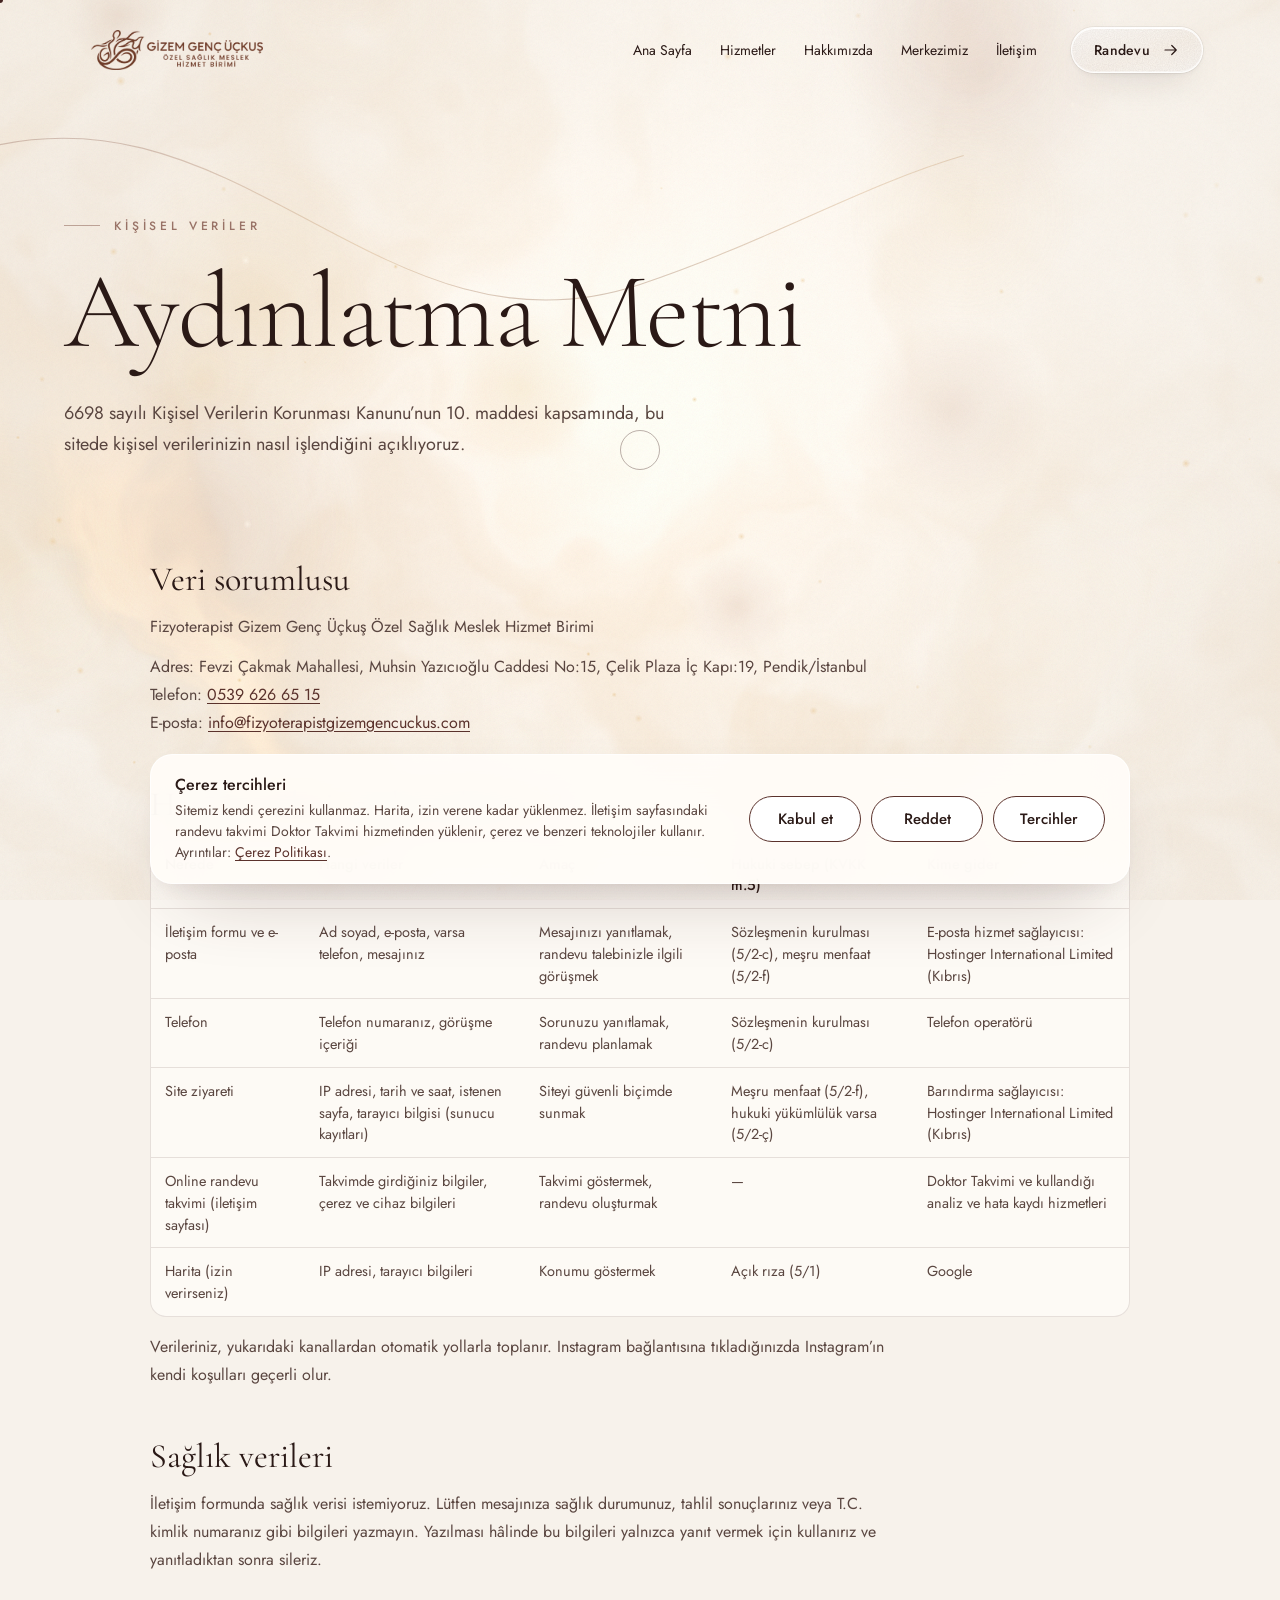
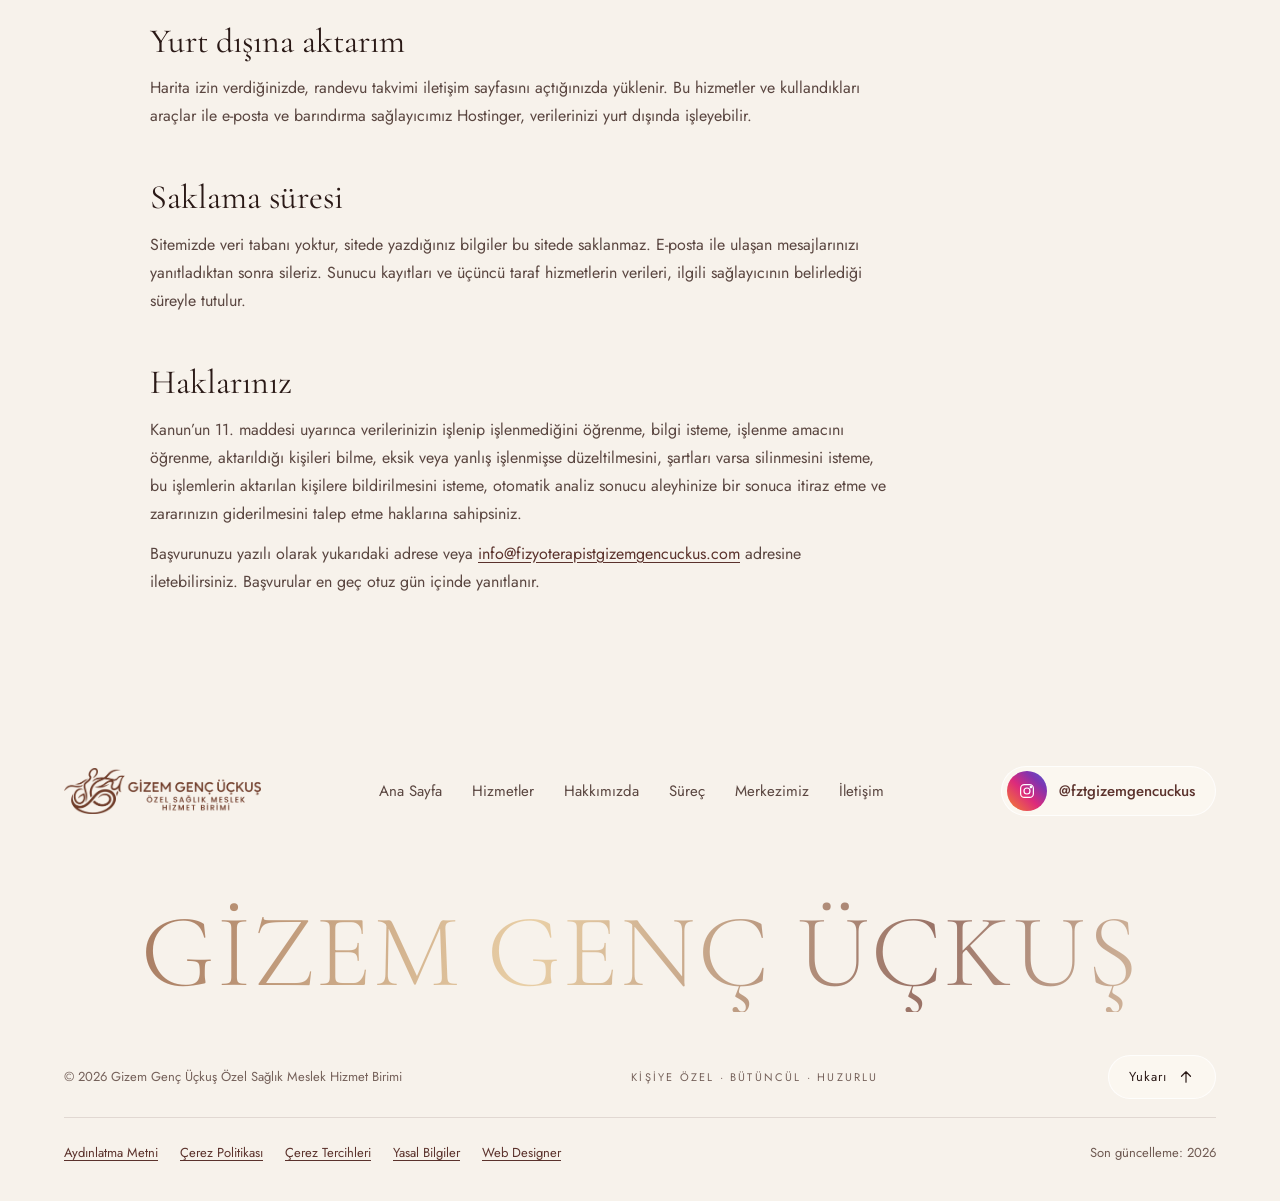
==== aydinlatma-metni.html @ 514d618f "Site yayın paketi Gizem Genç Üçkuş sitesinin fizyoterapistgizemgencuckus.com için derlenmiş hâli.  C" ====
<!doctype html>
<html lang="tr" class="no-js">
<head>
  <meta charset="utf-8">
  <meta name="viewport" content="width=device-width, initial-scale=1">
  <title>Aydınlatma Metni | Fizyoterapist Gizem Genç Üçkuş</title>
  <meta name="description" content="Fizyoterapist Gizem Genç Üçkuş Özel Sağlık Meslek Hizmet Birimi internet sitesinde kişisel verilerin işlenmesine ilişkin aydınlatma metni.">
  <meta name="theme-color" content="#F7F2EB">
  <link rel="icon" type="image/png" sizes="32x32" href="assets/img/simge-32.png">
  <link rel="icon" type="image/png" sizes="192x192" href="assets/img/simge-192.png">
  <link rel="apple-touch-icon" href="assets/img/simge-180.png">
  <link rel="manifest" href="site.webmanifest">

  <link rel="preload" href="assets/fonts/jost-normal-latin.woff2" as="font" type="font/woff2" crossorigin>
  <link rel="preload" href="assets/fonts/cormorant-normal-latin.woff2" as="font" type="font/woff2" crossorigin>
  <link rel="stylesheet" href="css/yazitipi.css?v=e5b4fbf950">

  <link rel="stylesheet" href="css/yeni.css?v=71f97c41a3">
  <link rel="stylesheet" href="css/hizmetler.css?v=26263f8f8d">
  <link rel="stylesheet" href="css/yasal.css?v=07999c32eb">
  <script>(function(d){d.classList.replace('no-js','js');try{var t=JSON.parse(localStorage.getItem('gg-tercih'));if(t&&t.s===1&&(Date.now()-new Date(t.t))/864e5<=180)d.classList.add('trc-var')}catch(e){}})(document.documentElement)</script>
  <link rel="canonical" href="https://fizyoterapistgizemgencuckus.com/aydinlatma-metni.html">
  <meta property="og:type" content="website">
  <meta property="og:locale" content="tr_TR">
  <meta property="og:site_name" content="Fizyoterapist Gizem Genç Üçkuş">
  <meta property="og:title" content="Aydınlatma Metni | Fizyoterapist Gizem Genç Üçkuş">
  <meta property="og:description" content="Fizyoterapist Gizem Genç Üçkuş Özel Sağlık Meslek Hizmet Birimi internet sitesinde kişisel verilerin işlenmesine ilişkin aydınlatma metni.">
  <meta property="og:url" content="https://fizyoterapistgizemgencuckus.com/aydinlatma-metni.html">
  <meta property="og:image" content="https://fizyoterapistgizemgencuckus.com/assets/img/paylasim.jpg">
  <meta property="og:image:width" content="1200">
  <meta property="og:image:height" content="630">
  <meta property="og:image:alt" content="Fizyoterapist Gizem Genç Üçkuş tabelası">
  <meta name="twitter:card" content="summary_large_image">
  <script type="application/ld+json">{"@context":"https://schema.org","@graph":[{"@type":"BreadcrumbList","itemListElement":[{"@type":"ListItem","position":1,"name":"Ana Sayfa","item":"https://fizyoterapistgizemgencuckus.com/"},{"@type":"ListItem","position":2,"name":"Aydınlatma Metni","item":"https://fizyoterapistgizemgencuckus.com/aydinlatma-metni.html"}]}]}</script>
</head>
<body>
  <a class="atla" href="#icerik">İçeriğe atla</a>
  <section class="trc glass" aria-label="Çerez tercihleri" data-lenis-prevent>
    <div class="trc__metin">
      <h2>Çerez tercihleri</h2>
      <p>Sitemiz kendi çerezini kullanmaz. Harita, izin verene kadar yüklenmez. İletişim sayfasındaki randevu takvimi Doktor Takvimi hizmetinden yüklenir, çerez ve benzeri teknolojiler kullanır. Ayrıntılar: <a href="cerez-politikasi.html">Çerez Politikası</a>.</p>
    </div>
    <div class="trc__dugmeler">
      <button type="button" data-trc="kabul">Kabul et</button>
      <button type="button" data-trc="ret">Reddet</button>
      <button type="button" data-trc="tercih">Tercihler</button>
    </div>
  </section>

  <svg width="0" height="0" style="position:absolute" aria-hidden="true">
    <defs>
      <filter id="l2a" color-interpolation-filters="sRGB"><feColorMatrix type="matrix" values="0 0 0 0 0  0 0 0 0 0  0 0 0 0 0  1 0 0 0 0"/></filter>
      <linearGradient id="gLine" x1="0" y1="0" x2="1" y2="1"><stop offset="0" stop-color="#9A7367"/><stop offset=".5" stop-color="#D2AC82"/><stop offset="1" stop-color="#5B322C"/></linearGradient>
    </defs>
    <symbol id="i-arrow" viewBox="0 0 24 24"><path d="M4 12h15M13 6l6 6-6 6"/></symbol>
    <symbol id="i-arrow-ur" viewBox="0 0 24 24"><path d="M7 17L17 7M9 7h8v8"/></symbol>
    <symbol id="i-chev-l" viewBox="0 0 24 24"><path d="M15 5l-7 7 7 7"/></symbol>
    <symbol id="i-chev-r" viewBox="0 0 24 24"><path d="M9 5l7 7-7 7"/></symbol>
    <symbol id="i-phone" viewBox="0 0 24 24"><path d="M5 3.5h3.5l1.8 4.6-2.3 1.4a11 11 0 0 0 6.5 6.5l1.4-2.3 4.6 1.8V19a2 2 0 0 1-2 2A17 17 0 0 1 3 5.5a2 2 0 0 1 2-2z"/></symbol>
    <symbol id="i-mail" viewBox="0 0 24 24"><rect x="3" y="5" width="18" height="14" rx="2"/><path d="M3.5 6.5l8.5 6.5 8.5-6.5"/></symbol>
    <symbol id="i-pin" viewBox="0 0 24 24"><path d="M12 21s-7-6.2-7-11.5a7 7 0 0 1 14 0C19 14.8 12 21 12 21z"/><circle cx="12" cy="9.5" r="2.6"/></symbol>
    <symbol id="i-clock" viewBox="0 0 24 24"><circle cx="12" cy="12" r="9"/><path d="M12 7v5l3.5 2"/></symbol>
    <symbol id="i-insta" viewBox="0 0 24 24"><rect x="3.5" y="3.5" width="17" height="17" rx="5"/><circle cx="12" cy="12" r="4"/><circle cx="17.2" cy="6.8" r=".9" fill="currentColor"/></symbol>
    <symbol id="i-wa" viewBox="0 0 24 24"><path d="M4 20l1.2-4A8.5 8.5 0 1 1 8.4 19z"/><path d="M9 8.5c0 3.5 3 6.5 6.5 6.5l1-1.6-2-1-1 .9a5 5 0 0 1-2.8-2.8l.9-1-1-2z"/></symbol>
    <symbol id="i-close" viewBox="0 0 24 24"><path d="M5 5l14 14M19 5L5 19"/></symbol>
    <symbol id="i-up" viewBox="0 0 24 24"><path d="M12 19V5M6 11l6-6 6 6"/></symbol>
    <symbol id="i-star" viewBox="0 0 24 24"><path d="M12 2.5l1.9 6.6 6.6 1.9-6.6 1.9L12 19.5l-1.9-6.6L3.5 11l6.6-1.9z" fill="currentColor" stroke="none"/></symbol>
  </svg>

  <div class="bg" aria-hidden="true">
    <canvas class="bg__fluid"></canvas>
    <div class="bg__fallback"><i></i><i></i><i></i></div>
    <svg class="bg__lines" viewBox="0 0 1440 3200" preserveAspectRatio="xMidYMin slice" fill="none">
      <path d="M-60 180 C 260 60, 420 420, 720 320 S 1180 40, 1500 260"/>
      <path d="M1500 760 C 1180 640, 1060 1020, 760 980 S 220 760, -60 1040"/>
      <path d="M-60 1500 C 300 1380, 520 1820, 880 1680 S 1300 1380, 1500 1620"/>
      <path d="M1500 2240 C 1200 2100, 980 2520, 640 2440 S 140 2200, -60 2480"/>
      <path d="M-60 2880 C 340 2760, 560 3160, 900 3040 S 1320 2780, 1500 2960"/>
    </svg>
    <canvas class="bg__dust"></canvas>
  </div>
  <div class="grain" aria-hidden="true"></div>
  <div class="cursor" aria-hidden="true"><span class="cursor__dot"></span><span class="cursor__ring"><em></em></span></div>
  <div class="progress" aria-hidden="true"><i></i></div>

  <header class="hd">
    <div class="hd__bar">
      <a href="/#top" class="hd__logo" aria-label="Gizem Genç Üçkuş Özel Sağlık Meslek Hizmet Birimi, ana sayfa"><img src="assets/img/logo-kahve.webp" alt="Gizem Genç Üçkuş Özel Sağlık Meslek Hizmet Birimi" width="880" height="205"></a>
      <nav class="hd__nav" aria-label="Ana menü">
        <a href="/#top"><span data-t="Ana Sayfa">Ana Sayfa</span></a>
        <a href="hizmetler.html"><span data-t="Hizmetler">Hizmetler</span></a>
        <a href="#top" ><span data-t="Hakkımızda">Hakkımızda</span></a>
        <a href="/#galeri"><span data-t="Merkezimiz">Merkezimiz</span></a>
        <a href="iletisim.html"><span data-t="İletişim">İletişim</span></a>
      </nav>
      <a href="iletisim.html#randevu" class="btn btn--door btn--sm magnetic hd__cta"><span>Randevu</span><svg class="ico"><use href="#i-arrow"/></svg></a>
      <button class="hd__burger" aria-label="Menüyü aç" aria-expanded="false"><span></span><span></span></button>
    </div>
  </header>

  <div class="mnav" aria-hidden="true" inert>
    <nav>
      <a href="/#top"><small>01</small>Ana Sayfa</a>
      <a href="hizmetler.html"><small>02</small>Hizmetler</a>
      <a href="#top" ><small>03</small>Hakkımızda</a>
      <a href="/#galeri"><small>04</small>Merkezimiz</a>
      <a href="iletisim.html"><small>05</small>İletişim</a>
    </nav>
    <div class="mnav__foot"><a href="tel:+905396266515">0539 626 65 15</a><a class="mnav__ig" href="https://www.instagram.com/fztgizemgencuckus/" target="_blank" rel="noopener"><svg class="ico"><use href="#i-insta"/></svg>@fztgizemgencuckus</a><span>Pzt – Cuma 09:00 – 18:00<br>Cumartesi 09:00 – 14:00<br>Pazar kapalı</span></div>
  </div>

  <main id="top">
    <span id="icerik" tabindex="-1"></span>
    <section class="ph yz-bas">
      <div class="wrap">
        <p class="kicker"><i></i>Kişisel veriler</p>
        <h1 class="ph__title">Aydınlatma Metni</h1>
        <p class="ph__lead">6698 sayılı Kişisel Verilerin Korunması Kanunu’nun 10. maddesi kapsamında, bu sitede kişisel verilerinizin nasıl işlendiğini açıklıyoruz.</p>
      </div>
    </section>
    <section class="yz">
      <div class="wrap yz__wrap">
        <h2>Veri sorumlusu</h2>
        <p>Fizyoterapist Gizem Genç Üçkuş Özel Sağlık Meslek Hizmet Birimi</p>
        <p>Adres: Fevzi Çakmak Mahallesi, Muhsin Yazıcıoğlu Caddesi No:15, Çelik Plaza İç Kapı:19, Pendik/İstanbul<br>Telefon: <a href="tel:+905396266515">0539 626 65 15</a><br>E-posta: <a href="mailto:info@fizyoterapistgizemgencuckus.com">info@fizyoterapistgizemgencuckus.com</a></p>

        <h2>Hangi verileri, neden işliyoruz?</h2>
        <div class="yz__tablo"><table>
          <thead><tr><th scope="col">Nerede</th><th scope="col">Hangi veriler</th><th scope="col">Amaç</th><th scope="col">Hukuki sebep (KVKK m.5)</th><th scope="col">Kime gider</th></tr></thead>
          <tbody>
            <tr><td>İletişim formu ve e-posta</td><td>Ad soyad, e-posta, varsa telefon, mesajınız</td><td>Mesajınızı yanıtlamak, randevu talebinizle ilgili görüşmek</td><td>Sözleşmenin kurulması (5/2-c), meşru menfaat (5/2-f)</td><td>E-posta hizmet sağlayıcısı: Hostinger International Limited (Kıbrıs)</td></tr>
            <tr><td>Telefon</td><td>Telefon numaranız, görüşme içeriği</td><td>Sorunuzu yanıtlamak, randevu planlamak</td><td>Sözleşmenin kurulması (5/2-c)</td><td>Telefon operatörü</td></tr>
            <tr><td>Site ziyareti</td><td>IP adresi, tarih ve saat, istenen sayfa, tarayıcı bilgisi (sunucu kayıtları)</td><td>Siteyi güvenli biçimde sunmak</td><td>Meşru menfaat (5/2-f), hukuki yükümlülük varsa (5/2-ç)</td><td>Barındırma sağlayıcısı: Hostinger International Limited (Kıbrıs)</td></tr>
            <tr><td>Online randevu takvimi (iletişim sayfası)</td><td>Takvimde girdiğiniz bilgiler, çerez ve cihaz bilgileri</td><td>Takvimi göstermek, randevu oluşturmak</td><td>—</td><td>Doktor Takvimi ve kullandığı analiz ve hata kaydı hizmetleri</td></tr>
            <tr><td>Harita (izin verirseniz)</td><td>IP adresi, tarayıcı bilgileri</td><td>Konumu göstermek</td><td>Açık rıza (5/1)</td><td>Google</td></tr>
          </tbody>
        </table></div>
        <p>Verileriniz, yukarıdaki kanallardan otomatik yollarla toplanır. Instagram bağlantısına tıkladığınızda Instagram’ın kendi koşulları geçerli olur.</p>

        <h2>Sağlık verileri</h2>
        <p>İletişim formunda sağlık verisi istemiyoruz. Lütfen mesajınıza sağlık durumunuz, tahlil sonuçlarınız veya T.C. kimlik numaranız gibi bilgileri yazmayın. Yazılması hâlinde bu bilgileri yalnızca yanıt vermek için kullanırız ve yanıtladıktan sonra sileriz.</p>

        <h2>Yurt dışına aktarım</h2>
        <p>Harita izin verdiğinizde, randevu takvimi iletişim sayfasını açtığınızda yüklenir. Bu hizmetler ve kullandıkları araçlar ile e-posta ve barındırma sağlayıcımız Hostinger, verilerinizi yurt dışında işleyebilir.</p>

        <h2>Saklama süresi</h2>
        <p>Sitemizde veri tabanı yoktur, sitede yazdığınız bilgiler bu sitede saklanmaz. E-posta ile ulaşan mesajlarınızı yanıtladıktan sonra sileriz. Sunucu kayıtları ve üçüncü taraf hizmetlerin verileri, ilgili sağlayıcının belirlediği süreyle tutulur.</p>

        <h2>Haklarınız</h2>
        <p>Kanun’un 11. maddesi uyarınca verilerinizin işlenip işlenmediğini öğrenme, bilgi isteme, işlenme amacını öğrenme, aktarıldığı kişileri bilme, eksik veya yanlış işlenmişse düzeltilmesini, şartları varsa silinmesini isteme, bu işlemlerin aktarılan kişilere bildirilmesini isteme, otomatik analiz sonucu aleyhinize bir sonuca itiraz etme ve zararınızın giderilmesini talep etme haklarına sahipsiniz.</p>
        <p>Başvurunuzu yazılı olarak yukarıdaki adrese veya <a href="mailto:info@fizyoterapistgizemgencuckus.com">info@fizyoterapistgizemgencuckus.com</a> adresine iletebilirsiniz. Başvurular en geç otuz gün içinde yanıtlanır.</p>
      </div>
    </section>
  </main>

  <footer class="ft">
    <div class="wrap">
      <div class="ft__row">
        <img class="ft__logo" src="assets/img/logo-kahve.webp" alt="Gizem Genç Üçkuş Özel Sağlık Meslek Hizmet Birimi" loading="lazy" width="880" height="205">
        <nav class="ft__nav" aria-label="Alt menü">
          <a href="/#top">Ana Sayfa</a><a href="hizmetler.html">Hizmetler</a><a href="#top">Hakkımızda</a><a href="/#surec">Süreç</a><a href="/#galeri">Merkezimiz</a><a href="iletisim.html">İletişim</a>
        </nav>
        <div class="ft__soc"><a href="https://www.instagram.com/fztgizemgencuckus/" target="_blank" rel="noopener" aria-label="Instagram: @fztgizemgencuckus" class="ft__ig magnetic"><span class="ft__igi"><svg class="ico"><use href="#i-insta"/></svg></span>@fztgizemgencuckus</a></div>
      </div>
      <p class="ft__big" aria-hidden="true"><span>GİZEM GENÇ ÜÇKUŞ</span></p>
      <div class="ft__bottom">
        <span>© <span class="js-year">2026</span> Gizem Genç Üçkuş Özel Sağlık Meslek Hizmet Birimi</span>
        <span class="ft__tag">Kişiye özel · Bütüncül · Huzurlu</span>
        <button class="ft__up magnetic" aria-label="Yukarı çık"><span>Yukarı</span><svg class="ico"><use href="#i-up"/></svg></button>
      </div>
      <div class="ft__yasal">
        <nav aria-label="Yasal bağlantılar">
          <a href="aydinlatma-metni.html">Aydınlatma Metni</a>
          <a href="cerez-politikasi.html">Çerez Politikası</a>
          <button type="button" data-tercih-ac>Çerez Tercihleri</button>
          <a href="yasal-bilgiler.html">Yasal Bilgiler</a>
          <a href="https://erdemguvercin.com" target="_blank" rel="noopener">Web Designer</a>
        </nav>
        <p>Son güncelleme: <time datetime="2026">2026</time></p>
      </div>
    </div>
  </footer>

  <a href="https://www.instagram.com/fztgizemgencuckus/" class="wa wa--ig magnetic" target="_blank" rel="noopener" aria-label="Instagram: @fztgizemgencuckus"><span class="wa__i"><svg class="ico"><use href="#i-insta"/></svg></span><span class="wa__lbl"><small>Instagram</small>@fztgizemgencuckus</span></a>
  <div class="lb" aria-hidden="true" role="dialog" aria-modal="true" aria-label="Görsel büyütme" inert>
    <div class="lb__bg"></div>
    <figure class="lb__fig"><img alt=""><figcaption></figcaption><p class="lb__txt"></p></figure>
    <button class="rbtn lb__prev" aria-label="Önceki"><svg class="ico"><use href="#i-chev-l"/></svg></button>
    <button class="rbtn lb__next" aria-label="Sonraki"><svg class="ico"><use href="#i-chev-r"/></svg></button>
    <button class="rbtn lb__close" aria-label="Kapat"><svg class="ico"><use href="#i-close"/></svg></button>
    <span class="lb__count"></span>
  </div>

  <script src="js/vendor/gsap.min.js?v=28033e449a" defer></script>
  <script src="js/vendor/ScrollTrigger.min.js?v=ad33c2df9a" defer></script>
  <script src="js/vendor/lenis.min.js?v=b2958f142f" defer></script>
  <script src="js/tercih.js?v=8ffc1caad2" defer></script>
  <script src="js/yeni.js?v=64812c6f7a" defer></script>
</body>
</html>
---- css/yazitipi.css ----
@font-face{font-family:Cormorant Garamond;font-style:italic;font-weight:300;font-display:swap;src:url(../assets/fonts/cormorant-italic-latin-ext.woff2) format("woff2");unicode-range:U+0100-02BA,U+02BD-02C5,U+02C7-02CC,U+02CE-02D7,U+02DD-02FF,U+0304,U+0308,U+0329,U+1D00-1DBF,U+1E00-1E9F,U+1EF2-1EFF,U+2020,U+20A0-20AB,U+20AD-20C4,U+2113,U+2C60-2C7F,U+A720-A7FF}@font-face{font-family:Cormorant Garamond;font-style:italic;font-weight:300;font-display:swap;src:url(../assets/fonts/cormorant-italic-latin.woff2) format("woff2");unicode-range:U+0000-00FF,U+0131,U+0152-0153,U+02BB-02BC,U+02C6,U+02DA,U+02DC,U+0304,U+0308,U+0329,U+2000-206F,U+20AC,U+2122,U+2191,U+2193,U+2212,U+2215,U+FEFF,U+FFFD}@font-face{font-family:Cormorant Garamond;font-style:italic;font-weight:400;font-display:swap;src:url(../assets/fonts/cormorant-italic-latin-ext.woff2) format("woff2");unicode-range:U+0100-02BA,U+02BD-02C5,U+02C7-02CC,U+02CE-02D7,U+02DD-02FF,U+0304,U+0308,U+0329,U+1D00-1DBF,U+1E00-1E9F,U+1EF2-1EFF,U+2020,U+20A0-20AB,U+20AD-20C4,U+2113,U+2C60-2C7F,U+A720-A7FF}@font-face{font-family:Cormorant Garamond;font-style:italic;font-weight:400;font-display:swap;src:url(../assets/fonts/cormorant-italic-latin.woff2) format("woff2");unicode-range:U+0000-00FF,U+0131,U+0152-0153,U+02BB-02BC,U+02C6,U+02DA,U+02DC,U+0304,U+0308,U+0329,U+2000-206F,U+20AC,U+2122,U+2191,U+2193,U+2212,U+2215,U+FEFF,U+FFFD}@font-face{font-family:Cormorant Garamond;font-style:italic;font-weight:500;font-display:swap;src:url(../assets/fonts/cormorant-italic-latin-ext.woff2) format("woff2");unicode-range:U+0100-02BA,U+02BD-02C5,U+02C7-02CC,U+02CE-02D7,U+02DD-02FF,U+0304,U+0308,U+0329,U+1D00-1DBF,U+1E00-1E9F,U+1EF2-1EFF,U+2020,U+20A0-20AB,U+20AD-20C4,U+2113,U+2C60-2C7F,U+A720-A7FF}@font-face{font-family:Cormorant Garamond;font-style:italic;font-weight:500;font-display:swap;src:url(../assets/fonts/cormorant-italic-latin.woff2) format("woff2");unicode-range:U+0000-00FF,U+0131,U+0152-0153,U+02BB-02BC,U+02C6,U+02DA,U+02DC,U+0304,U+0308,U+0329,U+2000-206F,U+20AC,U+2122,U+2191,U+2193,U+2212,U+2215,U+FEFF,U+FFFD}@font-face{font-family:Cormorant Garamond;font-style:normal;font-weight:300;font-display:swap;src:url(../assets/fonts/cormorant-normal-latin-ext.woff2) format("woff2");unicode-range:U+0100-02BA,U+02BD-02C5,U+02C7-02CC,U+02CE-02D7,U+02DD-02FF,U+0304,U+0308,U+0329,U+1D00-1DBF,U+1E00-1E9F,U+1EF2-1EFF,U+2020,U+20A0-20AB,U+20AD-20C4,U+2113,U+2C60-2C7F,U+A720-A7FF}@font-face{font-family:Cormorant Garamond;font-style:normal;font-weight:300;font-display:swap;src:url(../assets/fonts/cormorant-normal-latin.woff2) format("woff2");unicode-range:U+0000-00FF,U+0131,U+0152-0153,U+02BB-02BC,U+02C6,U+02DA,U+02DC,U+0304,U+0308,U+0329,U+2000-206F,U+20AC,U+2122,U+2191,U+2193,U+2212,U+2215,U+FEFF,U+FFFD}@font-face{font-family:Cormorant Garamond;font-style:normal;font-weight:400;font-display:swap;src:url(../assets/fonts/cormorant-normal-latin-ext.woff2) format("woff2");unicode-range:U+0100-02BA,U+02BD-02C5,U+02C7-02CC,U+02CE-02D7,U+02DD-02FF,U+0304,U+0308,U+0329,U+1D00-1DBF,U+1E00-1E9F,U+1EF2-1EFF,U+2020,U+20A0-20AB,U+20AD-20C4,U+2113,U+2C60-2C7F,U+A720-A7FF}@font-face{font-family:Cormorant Garamond;font-style:normal;font-weight:400;font-display:swap;src:url(../assets/fonts/cormorant-normal-latin.woff2) format("woff2");unicode-range:U+0000-00FF,U+0131,U+0152-0153,U+02BB-02BC,U+02C6,U+02DA,U+02DC,U+0304,U+0308,U+0329,U+2000-206F,U+20AC,U+2122,U+2191,U+2193,U+2212,U+2215,U+FEFF,U+FFFD}@font-face{font-family:Cormorant Garamond;font-style:normal;font-weight:500;font-display:swap;src:url(../assets/fonts/cormorant-normal-latin-ext.woff2) format("woff2");unicode-range:U+0100-02BA,U+02BD-02C5,U+02C7-02CC,U+02CE-02D7,U+02DD-02FF,U+0304,U+0308,U+0329,U+1D00-1DBF,U+1E00-1E9F,U+1EF2-1EFF,U+2020,U+20A0-20AB,U+20AD-20C4,U+2113,U+2C60-2C7F,U+A720-A7FF}@font-face{font-family:Cormorant Garamond;font-style:normal;font-weight:500;font-display:swap;src:url(../assets/fonts/cormorant-normal-latin.woff2) format("woff2");unicode-range:U+0000-00FF,U+0131,U+0152-0153,U+02BB-02BC,U+02C6,U+02DA,U+02DC,U+0304,U+0308,U+0329,U+2000-206F,U+20AC,U+2122,U+2191,U+2193,U+2212,U+2215,U+FEFF,U+FFFD}@font-face{font-family:Cormorant Garamond;font-style:normal;font-weight:600;font-display:swap;src:url(../assets/fonts/cormorant-normal-latin-ext.woff2) format("woff2");unicode-range:U+0100-02BA,U+02BD-02C5,U+02C7-02CC,U+02CE-02D7,U+02DD-02FF,U+0304,U+0308,U+0329,U+1D00-1DBF,U+1E00-1E9F,U+1EF2-1EFF,U+2020,U+20A0-20AB,U+20AD-20C4,U+2113,U+2C60-2C7F,U+A720-A7FF}@font-face{font-family:Cormorant Garamond;font-style:normal;font-weight:600;font-display:swap;src:url(../assets/fonts/cormorant-normal-latin.woff2) format("woff2");unicode-range:U+0000-00FF,U+0131,U+0152-0153,U+02BB-02BC,U+02C6,U+02DA,U+02DC,U+0304,U+0308,U+0329,U+2000-206F,U+20AC,U+2122,U+2191,U+2193,U+2212,U+2215,U+FEFF,U+FFFD}@font-face{font-family:Jost;font-style:normal;font-weight:300;font-display:swap;src:url(../assets/fonts/jost-normal-latin-ext.woff2) format("woff2");unicode-range:U+0100-02BA,U+02BD-02C5,U+02C7-02CC,U+02CE-02D7,U+02DD-02FF,U+0304,U+0308,U+0329,U+1D00-1DBF,U+1E00-1E9F,U+1EF2-1EFF,U+2020,U+20A0-20AB,U+20AD-20C4,U+2113,U+2C60-2C7F,U+A720-A7FF}@font-face{font-family:Jost;font-style:normal;font-weight:300;font-display:swap;src:url(../assets/fonts/jost-normal-latin.woff2) format("woff2");unicode-range:U+0000-00FF,U+0131,U+0152-0153,U+02BB-02BC,U+02C6,U+02DA,U+02DC,U+0304,U+0308,U+0329,U+2000-206F,U+20AC,U+2122,U+2191,U+2193,U+2212,U+2215,U+FEFF,U+FFFD}@font-face{font-family:Jost;font-style:normal;font-weight:400;font-display:swap;src:url(../assets/fonts/jost-normal-latin-ext.woff2) format("woff2");unicode-range:U+0100-02BA,U+02BD-02C5,U+02C7-02CC,U+02CE-02D7,U+02DD-02FF,U+0304,U+0308,U+0329,U+1D00-1DBF,U+1E00-1E9F,U+1EF2-1EFF,U+2020,U+20A0-20AB,U+20AD-20C4,U+2113,U+2C60-2C7F,U+A720-A7FF}@font-face{font-family:Jost;font-style:normal;font-weight:400;font-display:swap;src:url(../assets/fonts/jost-normal-latin.woff2) format("woff2");unicode-range:U+0000-00FF,U+0131,U+0152-0153,U+02BB-02BC,U+02C6,U+02DA,U+02DC,U+0304,U+0308,U+0329,U+2000-206F,U+20AC,U+2122,U+2191,U+2193,U+2212,U+2215,U+FEFF,U+FFFD}@font-face{font-family:Jost;font-style:normal;font-weight:500;font-display:swap;src:url(../assets/fonts/jost-normal-latin-ext.woff2) format("woff2");unicode-range:U+0100-02BA,U+02BD-02C5,U+02C7-02CC,U+02CE-02D7,U+02DD-02FF,U+0304,U+0308,U+0329,U+1D00-1DBF,U+1E00-1E9F,U+1EF2-1EFF,U+2020,U+20A0-20AB,U+20AD-20C4,U+2113,U+2C60-2C7F,U+A720-A7FF}@font-face{font-family:Jost;font-style:normal;font-weight:500;font-display:swap;src:url(../assets/fonts/jost-normal-latin.woff2) format("woff2");unicode-range:U+0000-00FF,U+0131,U+0152-0153,U+02BB-02BC,U+02C6,U+02DA,U+02DC,U+0304,U+0308,U+0329,U+2000-206F,U+20AC,U+2122,U+2191,U+2193,U+2212,U+2215,U+FEFF,U+FFFD}@font-face{font-family:Jost;font-style:normal;font-weight:600;font-display:swap;src:url(../assets/fonts/jost-normal-latin-ext.woff2) format("woff2");unicode-range:U+0100-02BA,U+02BD-02C5,U+02C7-02CC,U+02CE-02D7,U+02DD-02FF,U+0304,U+0308,U+0329,U+1D00-1DBF,U+1E00-1E9F,U+1EF2-1EFF,U+2020,U+20A0-20AB,U+20AD-20C4,U+2113,U+2C60-2C7F,U+A720-A7FF}@font-face{font-family:Jost;font-style:normal;font-weight:600;font-display:swap;src:url(../assets/fonts/jost-normal-latin.woff2) format("woff2");unicode-range:U+0000-00FF,U+0131,U+0152-0153,U+02BB-02BC,U+02C6,U+02DA,U+02DC,U+0304,U+0308,U+0329,U+2000-206F,U+20AC,U+2122,U+2191,U+2193,U+2212,U+2215,U+FEFF,U+FFFD}
---- css/yeni.css ----
:root{--bg: #F7F2EB;--bg-2: #F2E9DE;--sand: #EADCCB;--wall: #E5C197;--wall-2: #D2AC82;--gold: #C9A06C;--gold-metin: #7F5C2A;--gold-iri: #A67B42;--taupe: #BFA795;--rose: #9A7367;--door: #442421;--door-2: #5B322C;--ink: #2A1916;--text: #5A4640;--muted: #75615A;--line: rgba(68, 36, 33, .12);--glass: rgba(255, 251, 246, .52);--glass-line: rgba(255, 255, 255, .75);--door-a: rgba(68, 36, 33, .78);--grain: url("data:image/svg+xml,%3Csvg xmlns='http://www.w3.org/2000/svg' width='140' height='140'%3E%3Cfilter id='n'%3E%3CfeTurbulence type='fractalNoise' baseFrequency='.85' numOctaves='3' stitchTiles='stitch'/%3E%3CfeColorMatrix values='0 0 0 0 .16 0 0 0 0 .1 0 0 0 0 .09 0 0 0 .6 0'/%3E%3C/filter%3E%3Crect width='100%25' height='100%25' filter='url(%23n)' opacity='.22'/%3E%3C/svg%3E");--frost: linear-gradient(160deg, rgba(255, 255, 255, .74), rgba(255, 252, 248, .42) 58%, rgba(255, 255, 255, .58));--frost-lite: linear-gradient(160deg, rgba(255, 255, 255, .44), rgba(255, 252, 248, .16) 58%, rgba(255, 255, 255, .3));--frost-line: rgba(255, 255, 255, .88);--frost-shadow: 0 16px 36px -18px rgba(42, 25, 22, .34), 0 2px 8px -3px rgba(42, 25, 22, .12), 0 0 0 1px rgba(42, 25, 22, .05), inset 0 1px 0 rgba(255, 255, 255, .95), inset 0 -1px 0 rgba(255, 255, 255, .4);--frost-blur: blur(18px) saturate(1.5);--shine: linear-gradient(105deg, transparent 38%, rgba(242, 188, 99, .38) 45%, rgba(255, 228, 174, .85) 49%, rgba(255, 246, 228, .95) 50%, rgba(255, 228, 174, .85) 51%, rgba(242, 188, 99, .38) 55%, transparent 62%);--serif: "Cormorant Garamond", Georgia, serif;--sans: "Jost", system-ui, sans-serif;--ease: cubic-bezier(.22, 1, .36, 1);--ease-io: cubic-bezier(.76, 0, .24, 1);--wrap: 1240px;--gut: clamp(20px, 5vw, 80px);--section: clamp(110px, 13vw, 190px);--shadow: 0 34px 80px -34px rgba(68, 36, 33, .32), 0 10px 26px -14px rgba(68, 36, 33, .14)}*,*:before,*:after{box-sizing:border-box}html{-webkit-text-size-adjust:100%}html.lenis,html.lenis body{height:auto}.lenis.lenis-smooth{scroll-behavior:auto!important}body{margin:0;background:var(--bg);color:var(--text);font:400 16px/1.75 var(--sans);-webkit-font-smoothing:antialiased;overflow-x:hidden}body.is-loading{overflow:hidden}html.no-js body{overflow:auto}img,video{display:block;max-width:100%}a{color:inherit;text-decoration:none}button{font:inherit;color:inherit;background:none;border:0;cursor:pointer;padding:0}h1,h2,h3,h4,p,figure,blockquote,ul,ol{margin:0;padding:0}ul,ol{list-style:none}::selection{background:var(--wall);color:var(--ink)}.ico{width:18px;height:18px;fill:none;stroke:currentColor;stroke-width:1.6;stroke-linecap:round;stroke-linejoin:round;flex:none}.wrap{width:min(100% - var(--gut) * 2,var(--wrap));margin-inline:auto}main{position:relative;overflow-x:clip}.ft{position:relative;z-index:1}.bg{position:fixed;inset:0;z-index:-1;overflow:hidden;pointer-events:none;background:var(--bg)}.bg__fluid{position:absolute;inset:0;width:100%;height:100%;opacity:0;transition:opacity 2.4s ease}html.webgl .bg__fluid{opacity:1}html.webgl .bg__fallback{opacity:0;visibility:hidden;transition:opacity 2.4s ease,visibility 0s 2.4s}.bg__fallback i{position:absolute;border-radius:50%;filter:blur(90px);opacity:.6;animation:drift 26s ease-in-out infinite alternate}.bg__fallback i:nth-child(1){width:60vw;height:60vw;left:-15vw;top:-20vw;background:#ebd5b9}.bg__fallback i:nth-child(2){width:50vw;height:50vw;right:-15vw;top:30vh;background:#ecdcd2;animation-duration:32s}.bg__fallback i:nth-child(3){width:45vw;height:45vw;left:25vw;bottom:-25vw;background:#e8cdae;animation-duration:38s}@keyframes drift{to{transform:translate3d(6vw,-4vw,0) scale(1.15)}}.bg__lines{position:absolute;left:0;top:0;width:100%;height:300vh;will-change:transform}.bg__lines path{stroke:url(#gLine);stroke-width:1.2;opacity:.4}.bg__dust{position:absolute;inset:0;width:100%;height:100%}.grain{position:fixed;inset:0;z-index:5;pointer-events:none;opacity:.06;mix-blend-mode:multiply;background:url("data:image/svg+xml,%3Csvg xmlns='http://www.w3.org/2000/svg' width='180' height='180'%3E%3Cfilter id='n'%3E%3CfeTurbulence type='fractalNoise' baseFrequency='.85' numOctaves='3' stitchTiles='stitch'/%3E%3C/filter%3E%3Crect width='100%25' height='100%25' filter='url(%23n)'/%3E%3C/svg%3E") 0 0 / 180px;animation:grain 1.1s steps(5) infinite}@keyframes grain{20%{background-position:-40px 30px}40%{background-position:60px -20px}60%{background-position:-20px -50px}80%{background-position:30px 60px}}.cursor{position:fixed;left:0;top:0;z-index:200;pointer-events:none;transition:opacity .3s}.cursor__dot,.cursor__ring{position:fixed;left:0;top:0}.cursor__dot{width:6px;height:6px;margin:-3px 0 0 -3px;border-radius:50%;background:var(--door);transition:opacity .3s}.cursor__ring{width:40px;height:40px;margin:-20px 0 0 -20px;display:grid;place-items:center}.cursor__ring:before{content:"";position:absolute;inset:0;border-radius:50%;border:1px solid rgba(68,36,33,.35);transition:transform .6s var(--ease),inset .6s var(--ease),background .5s,border-color .5s,box-shadow .5s}.cursor__ring em{position:relative;font:500 8.5px/1 var(--sans);letter-spacing:.34em;margin-right:-.34em;text-transform:uppercase;font-style:normal;color:var(--ink);opacity:0;transform:scale(.6);transition:opacity .4s,transform .6s var(--ease);white-space:nowrap}.cursor__ring:after{content:"";position:absolute;inset:4px;border-radius:50%;border:1px solid rgba(255,255,255,.55);opacity:0;transition:opacity .4s,inset .6s var(--ease)}.cursor.is-label .cursor__ring:after{opacity:1;inset:-9px}.cursor.is-hover .cursor__ring:before{transform:scale(1.6);background:#e5c19747;border-color:transparent}.cursor.is-label .cursor__ring:before{inset:-13px;transform:none;background:#ffffff29;border-color:#c9a06cf2;backdrop-filter:blur(6px);-webkit-backdrop-filter:blur(6px);box-shadow:0 10px 26px -14px #2a191673}.cursor.is-label .cursor__ring em{opacity:1;transform:none}.cursor.is-long .cursor__ring em{letter-spacing:.2em;margin-right:-.2em}.cursor.is-solid.is-label .cursor__ring:before{background:#ffffff9e;backdrop-filter:blur(10px) saturate(1.3);-webkit-backdrop-filter:blur(10px) saturate(1.3)}.cursor.is-label .cursor__dot{opacity:0}@media (hover: none),(pointer: coarse){.cursor{display:none}}.progress{position:fixed;top:0;left:0;right:0;height:2px;z-index:60;pointer-events:none}.progress i{display:block;height:100%;background:linear-gradient(90deg,var(--door-2),var(--wall));transform-origin:left;transform:scaleX(0)}.glass{background:linear-gradient(140deg,#fffcf8bd,#fffaf46b);border:1px solid rgba(255,255,255,.78);backdrop-filter:blur(22px) saturate(1.35);-webkit-backdrop-filter:blur(22px) saturate(1.35);box-shadow:var(--shadow),inset 0 1px #ffffffe6}.kicker{display:flex;align-items:center;gap:14px;font:500 12px/1.4 var(--sans);letter-spacing:.32em;text-transform:uppercase;color:var(--rose);margin-bottom:26px}.kicker i{width:36px;height:1px;background:currentColor;opacity:.6;flex:none}.kicker--c{justify-content:center}.kicker--light{color:#f3e3cf}.h2{font:300 clamp(44px,5.6vw,88px)/1.02 var(--serif);color:var(--ink);letter-spacing:-.01em}.h2 em{font-style:italic;color:var(--door-2)}.line{display:block;overflow:hidden;padding-bottom:.1em;margin-bottom:-.1em}.line>span{display:block}.btn{position:relative;display:inline-flex;align-items:center;justify-content:center;gap:12px;height:58px;padding:0 30px;border-radius:999px;font:500 15px/1 var(--sans);letter-spacing:.02em;overflow:hidden;isolation:isolate;white-space:nowrap;transition:color .5s var(--ease),box-shadow .6s var(--ease)}.btn:before{content:"";position:absolute;inset:0;z-index:-1;border-radius:50% 50% 0 0;transform:translateY(101%);transition:transform .7s var(--ease),border-radius .7s var(--ease)}.btn:hover:before{transform:none;border-radius:0}a.btn{cursor:pointer}.btn .ico{transition:transform .6s var(--ease)}.btn:hover .ico{transform:translate(4px)}.btn--door{background:var(--grain),var(--frost);color:var(--ink);border:1px solid var(--frost-line);backdrop-filter:var(--frost-blur);-webkit-backdrop-filter:var(--frost-blur);box-shadow:var(--frost-shadow)}.btn--door:before{background:#ffffffc7}.btn--door:hover{color:var(--ink);box-shadow:0 22px 44px -18px #2a191666,0 2px 8px -3px #2a191624,0 0 0 1px #2a19160f,inset 0 1px #fff}.btn--glass{background:var(--grain),var(--frost-lite);color:var(--ink);border:1px solid rgba(255,255,255,.72);backdrop-filter:var(--frost-blur);-webkit-backdrop-filter:var(--frost-blur);box-shadow:0 14px 32px -22px #2a191659,0 0 0 1px #2a19160a,inset 0 1px #fffc}.btn--glass:before{background:#ffffff9e}.btn--glass:hover{color:var(--ink)}.btn--sm{height:46px;padding:0 22px;font-size:14px}.btn--lg{height:66px;padding:0 38px;font-size:16px}.isik{position:absolute;inset:0;z-index:-1;border-radius:inherit;overflow:hidden;pointer-events:none}.isik:before{content:"";position:absolute;top:0;bottom:0;left:0;width:300%;background:var(--shine);transform:translate3d(-66.667%,0,0);animation:camIsikSerit 2s cubic-bezier(.4,0,.3,1) infinite}.isik:after{content:"";position:absolute;inset:0;border-radius:inherit;box-shadow:inset 0 0 0 1px #f2bc63b3;opacity:0;animation:camIsikKenar 2s cubic-bezier(.4,0,.3,1) infinite}.btn--glass .isik:before,.btn--glass .isik:after{animation-delay:.3s}.wa .isik:before,.wa .isik:after{animation-delay:.6s}.btn--door:hover .isik,.btn--glass:hover .isik,.hd__burger:hover .isik,.wa:hover .isik,.igband:hover .igband__cta .isik,.btn:focus-visible .isik,.hd__burger:focus-visible .isik,.wa:focus-visible .isik{display:none}.btn:focus-visible,.hd__burger:focus-visible,.wa:focus-visible{outline:2px solid var(--gold);outline-offset:3px}@keyframes camIsikSerit{0%{transform:translate3d(-66.667%,0,0)}58%,to{transform:translateZ(0)}}@keyframes camIsikKenar{0%,58%,to{opacity:0}26%{opacity:1}}@media (prefers-reduced-motion: reduce){.isik{display:none}}.rbtn{width:54px;height:54px;border-radius:50%;display:grid;place-items:center;background:var(--glass);border:1px solid var(--glass-line);backdrop-filter:blur(14px);-webkit-backdrop-filter:blur(14px);color:var(--ink);box-shadow:0 14px 30px -16px #44242159;transition:background .5s,color .5s}.rbtn:hover{background:#ffffffdb;color:var(--ink)}.gold{display:block;width:100%;height:100%;background:center / contain no-repeat}.gold.is-live{background-image:none!important}.gold-src{position:absolute;width:2px;height:2px;opacity:0;pointer-events:none;left:0;top:0}.loader{position:fixed;inset:0;z-index:100}html.no-js .loader{display:none}.loader__dark{position:absolute;inset:0;will-change:clip-path;background:#643942}.loader__zemin{position:absolute;inset:0;width:100%;height:100%;display:block;opacity:0}.loader__fx{position:absolute;inset:0;width:100%;height:100%;filter:drop-shadow(0 0 5px rgba(255,200,120,.55))}.loader__sub{position:absolute;left:0;right:0;top:calc(50% + min(9vw,150px));text-align:center;font:500 11px/1 var(--sans);letter-spacing:.55em;text-transform:uppercase;color:#e6cba0;opacity:0}.loader__hint{position:absolute;left:0;right:0;bottom:6vh;text-align:center;font:300 11px/1 var(--sans);letter-spacing:.3em;color:#f3e2c8bf;opacity:0}@media (hover: none){.loader__hint{display:none}}@media (max-width: 760px){.loader__sub{top:calc(50% + 15vw);letter-spacing:.14em;font-size:10px}}.hd{position:fixed;top:0;left:0;right:0;z-index:50;padding:16px var(--gut) 0;transition:transform .8s var(--ease)}.hd.is-hidden{transform:translateY(-130%)}.hd__bar{display:flex;align-items:center;gap:20px;max-width:calc(var(--wrap) + 80px);margin:0 auto;padding:10px 12px 10px 26px;border-radius:999px;border:1px solid transparent;transition:background .6s,border-color .6s,box-shadow .6s}.hd.is-solid .hd__bar{background:#faf6f09e;backdrop-filter:blur(20px) saturate(1.4);-webkit-backdrop-filter:blur(20px) saturate(1.4);border-color:#fffc;box-shadow:0 20px 50px -30px #44242159}.hd__logo img{height:40px;width:auto}.hd__nav{display:flex;margin-left:auto}.hd__nav a{position:relative;display:block;margin:0 14px;height:24px;font-size:14px;line-height:24px;color:var(--ink);overflow:hidden}.hd__nav a span{position:relative;display:block;transition:transform .6s var(--ease)}.hd__nav a span:after{content:attr(data-t);position:absolute;left:0;top:100%;height:24px;color:var(--door-2);font-style:italic;font-family:var(--serif);font-size:17px;line-height:24px}.hd__nav a:hover span{transform:translateY(-100%)}.hd__nav a[aria-current=page]{background:linear-gradient(90deg,#c9a06c00,#c9a06c,#c9a06c00) 50% 100% / 18px 1px no-repeat}.mnav nav a[aria-current=page]{color:var(--door-2);font-style:italic}.svc__more{margin-top:clamp(50px,6vw,90px);text-align:center}.hd__burger{position:relative;display:none;width:48px;height:48px;margin-left:auto;border-radius:50%;background:var(--grain),var(--frost);border:1px solid var(--frost-line);box-shadow:var(--frost-shadow);place-items:center;align-content:center;gap:6px;backdrop-filter:var(--frost-blur);-webkit-backdrop-filter:var(--frost-blur)}.hd__burger span{display:block;width:18px;height:1.5px;background:var(--ink);transition:transform .6s var(--ease)}.hd__burger[aria-expanded=true] span:first-child{transform:translateY(3.75px) rotate(45deg)}.hd__burger[aria-expanded=true] span:last-of-type{transform:translateY(-3.75px) rotate(-45deg)}.mnav{position:fixed;inset:0;z-index:45;display:flex;flex-direction:column;justify-content:center;padding:100px var(--gut) 40px;background:#f7f2ebdb;backdrop-filter:blur(24px);-webkit-backdrop-filter:blur(24px);clip-path:circle(0 at calc(100% - 50px) 42px);visibility:hidden;transition:clip-path 1s var(--ease-io),visibility 0s 1s}.mnav.is-open{clip-path:circle(150% at calc(100% - 50px) 42px);visibility:visible;transition:clip-path 1s var(--ease-io),visibility 0s}.mnav nav a{display:flex;align-items:baseline;gap:16px;font:300 clamp(36px,10vw,60px)/1.3 var(--serif);color:var(--ink)}.mnav small{font:500 12px var(--sans);color:var(--rose);letter-spacing:.1em}.mnav__foot{margin-top:40px;display:grid;gap:6px;color:var(--muted)}.hero{position:relative;min-height:100vh;min-height:100svh;display:flex;align-items:center;padding:130px 0 90px;overflow:hidden}.hero__figure{position:absolute;right:max(2vw,calc(50vw - 700px));bottom:5vh;height:min(87vh,870px);aspect-ratio:500 / 680;z-index:0;pointer-events:none}.hero__video{position:relative;z-index:1}.hero__webm{display:block;width:100%;height:100%;object-fit:cover;object-position:66% 50%}.hero__glow{position:absolute;left:50%;top:42%;width:130%;aspect-ratio:1;translate:-50% -50%;background:radial-gradient(closest-side,#f6dbb0d9,#eed0a461 45%,#eed0a400 72%);filter:blur(24px);animation:glow 7s ease-in-out infinite alternate}@keyframes glow{0%{opacity:.7;scale:.92}to{opacity:1;scale:1.06}}.hero__floor{position:absolute;left:18%;right:18%;bottom:3%;height:46px;background:radial-gradient(closest-side,#44242133,#44242100);filter:blur(8px)}.hero__wrap{position:static}.hero__copy,.hero__facts{position:relative;z-index:2}.hero__copy{max-width:760px}.hero__kicker{margin-bottom:30px}.hero__title{font:300 clamp(64px,8.6vw,140px)/.9 var(--serif);letter-spacing:-.025em;color:var(--ink)}.hero__title .ln{display:block;overflow:hidden;padding:.02em .04em .1em;margin-bottom:-.06em}.hero__title .ln--in{padding-left:1.1em}.hero__title em{font-style:italic;color:var(--door-2)}.hero__title .ch{display:inline-block}.hero__lead{max-width:440px;margin:34px 0;font-size:17px;line-height:1.75}.hero__cta{display:flex;gap:12px;flex-wrap:wrap}.hero__facts{display:flex;gap:clamp(26px,4vw,56px);margin-top:56px}.hero__facts li{display:grid;gap:2px;position:relative;padding-left:18px}.hero__facts li:before{content:"";position:absolute;left:0;top:.55em;width:6px;height:6px;border-radius:50%;background:var(--gold);box-shadow:0 0 12px 2px #c9a06c8c}.hero__facts b{font:400 21px/1.2 var(--serif);color:var(--ink)}.hero__facts span{font-size:13px;color:var(--muted);letter-spacing:.04em}.hero__scroll{position:absolute;left:50%;bottom:18px;z-index:3;display:grid;justify-items:center;gap:10px;transform:translate(-50%);font:500 10px/1 var(--sans);letter-spacing:.35em;text-transform:uppercase;color:var(--muted)}.hero__scroll i{display:block;width:1px;height:44px;background:linear-gradient(var(--door),transparent);transform-origin:top;animation:drip 2.4s var(--ease-io) infinite}@keyframes drip{0%{transform:scaleY(0);transform-origin:top}50%{transform:scaleY(1);transform-origin:top}51%{transform-origin:bottom}to{transform:scaleY(0);transform-origin:bottom}}.kin{position:relative;overflow:hidden;padding:clamp(30px,5vw,70px) 0;pointer-events:none;user-select:none}.kin__track{display:flex;align-items:center;width:max-content;white-space:nowrap;font:300 clamp(56px,9vw,150px)/1.1 var(--serif);color:var(--ink);will-change:transform}.kin__track>*{margin-right:.35em}.kin__track span{color:transparent;-webkit-text-stroke:1px rgba(68,36,33,.35)}.kin__track em{font-style:italic;color:var(--door-2);opacity:.85}.kin__track i{font-style:normal;font-size:.3em;color:var(--wall-2)}.appr{position:relative;height:280vh}.appr__pin{position:sticky;top:0;height:100vh;height:100svh;display:flex;flex-direction:column;align-items:center;padding:100px 0 30px;overflow:hidden}.appr__head{position:relative;z-index:2;max-width:900px;padding:0 20px;text-align:center}.appr__head .kicker{margin-bottom:18px}.appr__quote{font:300 clamp(26px,2.8vw,42px)/1.3 var(--serif);color:var(--ink)}.appr__quote em{font-style:italic;color:var(--door-2)}html.has-anim .appr__quote .w{opacity:.15}.appr__stage{position:relative;flex:1;min-height:0;width:min(1240px,100% - var(--gut) * 2);display:grid;grid-template-columns:1fr auto 1fr;grid-template-rows:1fr 1fr 1fr;align-items:center;column-gap:clamp(20px,4vw,70px)}.appr__video{grid-column:2;grid-row:1 / 4;height:100%;max-height:640px;width:auto;aspect-ratio:460 / 704;position:relative;z-index:1}.appr__glow{position:absolute;left:50%;top:50%;width:min(60vw,720px);aspect-ratio:1;translate:-50% -50%;background:radial-gradient(closest-side,#f6dbb0cc,#eed0a44d 50%,#eed0a400 75%);filter:blur(20px)}.appr__pt{position:relative;max-width:330px}.appr__pt h3{font:400 clamp(30px,2.8vw,44px)/1.1 var(--serif);color:var(--ink);margin-bottom:8px}.appr__pt p{font-size:15px}.appr__no{display:block;font:italic 400 15px/1 var(--serif);letter-spacing:.1em;color:var(--gold-metin);margin-bottom:10px}.appr__pt:after{content:"";position:absolute;top:2.1em;width:clamp(30px,6vw,110px);height:1px;background:linear-gradient(90deg,var(--gold),rgba(201,160,108,0))}.appr__pt--1,.appr__pt--3{grid-column:1;justify-self:end;text-align:right}.appr__pt--1:after,.appr__pt--3:after{left:calc(100% + 18px)}.appr__pt--2{grid-column:3;grid-row:2;justify-self:start}.appr__pt--2:after{right:calc(100% + 18px);transform:scaleX(-1)}.appr__pt--1{grid-row:1}.appr__pt--3{grid-row:3}.reveal{position:relative;height:240vh}.reveal__pin{position:sticky;top:0;height:100vh;height:100svh;overflow:hidden;display:grid;place-items:center;--it: 20%;--ix: 30%;--ir: 40px;--is: 1.3;--iv: 0}.reveal__back{position:absolute;left:50%;top:50%;transform:translate(-50%,-50%);font:italic 300 clamp(90px,19vw,320px)/1 var(--serif);color:transparent;-webkit-text-stroke:1px rgba(68,36,33,.16);white-space:nowrap}.reveal__frame{position:absolute;inset:0;clip-path:inset(var(--it) var(--ix) round var(--ir))}.reveal__frame img{width:100%;height:100%;object-fit:cover;transform:scale(var(--is))}.reveal__veil{position:absolute;inset:0;background:radial-gradient(ellipse at center,#2a191680,#2a19162e);opacity:var(--iv)}.reveal__text{position:relative;z-index:2;text-align:center;opacity:var(--iv);transform:translateY(calc((1 - var(--iv)) * 50px));padding:0 20px}.reveal__title{font:300 clamp(44px,6.4vw,104px)/1.04 var(--serif);color:#fbf5ec}.reveal__title em{font-style:italic;color:#f0d6b6}.svc{padding:var(--section) 0 calc(var(--section) * .6)}.sec-head{display:flex;justify-content:space-between;align-items:flex-end;gap:40px;margin-bottom:clamp(50px,6vw,90px)}.sec-head__note{max-width:380px}.sec-head--c{display:block;text-align:center}.stack{position:relative}.stk{position:sticky;top:calc(108px + var(--i, 0) * 16px);margin-bottom:7vh;perspective:1600px}.stk:last-child{margin-bottom:0}.stk__in{position:relative;height:min(70vh,600px);border-radius:30px;overflow:hidden;transform-origin:50% 0;will-change:transform;box-shadow:0 30px 70px -30px #44242147,inset 0 0 0 1px #ffffff80}.stk__in:after{content:"";position:absolute;inset:0;background:rgba(247,240,231,var(--dim, 0));pointer-events:none;z-index:3}.stk__media{position:absolute;inset:0;overflow:hidden;border-radius:inherit}.stk__media img{position:absolute;left:0;top:-9%;width:100%;height:118%;object-fit:cover}.stk__media{cursor:pointer}.stk__media:focus-visible{outline:2px solid var(--gold);outline-offset:-6px}@media (hover: none){.stk__media:before{content:"İncele";position:absolute;z-index:2;top:16px;right:16px;padding:10px 13px 10px 17px;border-radius:999px;font:500 9px/1 var(--sans);letter-spacing:.32em;text-transform:uppercase;color:var(--ink);background:#ffffff80;border:1px solid rgba(201,160,108,.95);box-shadow:0 10px 26px -14px #2a191673,inset 0 0 0 3px #ffffff4d;backdrop-filter:blur(8px);-webkit-backdrop-filter:blur(8px)}}.stk__media:after{content:"";position:absolute;inset:0;pointer-events:none;background:linear-gradient(90deg,#faf5eef0,#faf5eed1 30%,#faf5ee59 52%,#faf5ee00 70%),linear-gradient(0deg,#faf5ee8c,#faf5ee00 35%)}.stk:nth-child(2n) .stk__media:after{background:linear-gradient(270deg,#faf5eef0,#faf5eed1 30%,#faf5ee59 52%,#faf5ee00 70%),linear-gradient(0deg,#faf5ee8c,#faf5ee00 35%)}.stk__body{position:absolute;z-index:2;top:50%;translate:0 -50%;left:clamp(28px,5vw,80px);width:min(500px,44%)}.stk:nth-child(2n) .stk__body{left:auto;right:clamp(28px,5vw,80px)}.stk__no{display:flex;align-items:baseline;gap:8px;font:italic 300 clamp(60px,6vw,104px)/1 var(--serif);color:transparent;-webkit-text-stroke:1px rgba(154,115,103,.7);margin-bottom:14px}.stk__no small{font:400 12px/1 var(--sans);letter-spacing:.3em;color:var(--door-2);-webkit-text-stroke:0}.stk h3{font:300 clamp(34px,3.6vw,58px)/1.04 var(--serif);color:var(--ink);margin-bottom:20px}.stk h3 em{display:block;font-style:italic;color:var(--door-2)}.stk p{max-width:430px;margin-bottom:28px;color:var(--ink-2, #4a3a35)}.stk__tags{display:flex;flex-wrap:wrap;gap:8px}.stk__tags li{padding:8px 18px;border-radius:999px;border:1px solid rgba(154,115,103,.3);font-size:13px;color:var(--door-2);background:#fffcf78c;backdrop-filter:blur(10px);-webkit-backdrop-filter:blur(10px)}.about{position:relative;min-height:115vh;display:flex;align-items:center;padding:var(--section) 0}.about__photo{position:absolute;left:0;top:0;bottom:0;width:62vw;overflow:hidden;-webkit-mask-image:linear-gradient(90deg,#000 30%,transparent 96%),linear-gradient(180deg,transparent 0%,#000 22%,#000 78%,transparent 100%);-webkit-mask-composite:source-in;mask-image:linear-gradient(90deg,#000 30%,transparent 96%),linear-gradient(180deg,transparent 0%,#000 22%,#000 78%,transparent 100%);mask-composite:intersect}.about__photo img{width:100%;height:125%;object-fit:cover;object-position:40% 50%}.about__wrap{position:relative;display:grid;grid-template-columns:1fr 1fr}.about__copy{grid-column:2}.about__text{margin:32px 0 30px;font-size:17px;max-width:520px}.about__list{max-width:520px}.about__list li{display:grid;grid-template-columns:54px 1fr;align-items:baseline;padding:18px 0;border-top:1px solid var(--line)}.about__list li:last-child{border-bottom:1px solid var(--line)}.about__list span{font:italic 400 22px/1 var(--serif);color:var(--gold-metin)}.about__list b{font:400 24px/1.2 var(--serif);color:var(--ink)}.about__list p{font-size:14.5px;color:var(--muted)}.about__sign{margin-top:34px;font:italic 400 30px/1.2 var(--serif);color:var(--door-2)}.about__sign small{display:block;margin-top:6px;font:500 11px/1.6 var(--sans);font-style:normal;letter-spacing:.24em;text-transform:uppercase;color:var(--muted)}.proc{position:relative}.proc__pin{position:relative;height:100vh;height:100svh;display:flex;flex-direction:column;justify-content:center;overflow:hidden}.proc__track{display:flex;align-items:center;gap:7vw;width:max-content;padding:0 var(--gut);will-change:transform}.proc__intro{flex:none;width:min(34vw,460px)}.proc__hint{display:inline-flex;align-items:center;gap:12px;margin-top:34px;font-size:14px;letter-spacing:.08em;color:var(--muted)}.proc__hint .ico{animation:nudge 1.8s var(--ease-io) infinite}@keyframes nudge{50%{transform:translate(8px)}}.pstep{position:relative;flex:none;width:min(74vw,1040px);height:min(70vh,620px);display:grid;grid-template-columns:1.25fr 1fr;align-items:center}.pstep__img{position:relative;height:100%;overflow:hidden;-webkit-mask-image:linear-gradient(90deg,transparent,#000 20%,#000 70%,transparent),linear-gradient(180deg,transparent,#000 18%,#000 80%,transparent);-webkit-mask-composite:source-in;mask-image:linear-gradient(90deg,transparent,#000 20%,#000 70%,transparent),linear-gradient(180deg,transparent,#000 18%,#000 80%,transparent);mask-composite:intersect}.pstep__img img{width:116%;max-width:none;height:100%;object-fit:cover;margin-left:-8%}.pstep__txt{position:relative;z-index:1;margin-left:-14%}.pstep__no{display:block;margin-bottom:-.22em;font:italic 300 clamp(120px,13vw,230px)/.85 var(--serif);color:transparent;-webkit-text-stroke:1px rgba(154,115,103,.5)}.pstep h3{font:300 clamp(38px,3.8vw,62px)/1.05 var(--serif);color:var(--ink);margin-bottom:18px}.pstep p{max-width:380px;font-size:16px}.proc__rail{position:absolute;left:var(--gut);right:var(--gut);bottom:7vh;height:1px;background:var(--line)}.proc__rail i{position:absolute;inset:0;background:linear-gradient(90deg,var(--door-2),var(--gold));transform-origin:left;transform:scaleX(0)}.proc__rail b{position:absolute;top:0;left:0;width:10px;height:10px;margin:-5px 0 0 -5px;border-radius:50%;background:#f6e3c8;box-shadow:0 0 0 4px #e5c19759,0 0 26px 8px #e5c197b3}.gal{padding:var(--section) 0 calc(var(--section) * .7);overflow:hidden}.cf{position:relative;outline:none;perspective:2200px}.cf__stage{position:relative;height:min(34vw,500px);perspective:1800px;transform-style:preserve-3d;cursor:grab;touch-action:pan-y;user-select:none}.cf__stage:active{cursor:grabbing}.cf__s{position:absolute;left:50%;top:0;width:min(44vw,660px);height:100%;margin:0 0 0 calc(min(44vw,660px)/-2);border-radius:18px;overflow:hidden;box-shadow:0 40px 80px -30px #4424216b;transition:transform 1.1s var(--ease),opacity .9s var(--ease),filter .9s;filter:saturate(.7) brightness(.97);will-change:transform}.cf__s.is-on{filter:none}.cf__s img{width:100%;height:100%;object-fit:cover;pointer-events:none}.cf__ui{display:flex;align-items:center;justify-content:center;gap:30px;margin-top:48px}.cf__cap{min-width:260px;text-align:center;display:grid;gap:6px}.cf__cat{font:500 11px/1 var(--sans);letter-spacing:.32em;text-transform:uppercase;color:var(--rose)}.cf__name{font:400 32px/1.1 var(--serif);color:var(--ink)}.cf__meta{display:flex;align-items:center;justify-content:center;gap:18px;margin-top:22px;font-size:13px;color:var(--muted);letter-spacing:.1em}.cf__count b{color:var(--ink);font-weight:500}.cf__bar{width:160px;height:1px;background:var(--line);overflow:hidden}.cf__bar i{display:block;height:100%;background:var(--door);transform-origin:left;transition:transform .8s var(--ease)}.rv{padding:var(--section) 0}.rv__wrap{display:grid;grid-template-columns:.8fr 1.2fr;gap:clamp(40px,6vw,100px);align-items:center}.rv__stars{display:flex;gap:4px;color:var(--wall-2);margin:26px 0 30px}.rv__stars .ico{width:16px;height:16px}.rv__nav{display:flex;gap:12px}.rv__deck{position:relative;padding:30px 0}.rv__ghost{position:absolute;inset:30px 0;border-radius:30px}.rv__ghost--1{transform:rotate(-4deg) translate(-14px,10px);opacity:.7}.rv__ghost--2{transform:rotate(3deg) translate(16px,18px);opacity:.45}.rv__card{position:relative;border-radius:30px;padding:clamp(34px,4.5vw,64px)}.rv__mark{position:absolute;right:40px;top:4px;font:400 180px/1 var(--serif);color:#9a736733;pointer-events:none}.rv__slides{display:grid}.rv__q{grid-area:1 / 1;opacity:0;visibility:hidden;transform:translateY(20px);filter:blur(8px);transition:opacity .9s var(--ease),transform 1s var(--ease),filter .9s,visibility .9s}.rv__q.is-on{opacity:1;visibility:visible;transform:none;filter:none}.rv__q p{font:300 clamp(24px,2.4vw,34px)/1.42 var(--serif);color:var(--ink);margin-bottom:30px}.rv__q footer{display:grid;font-size:12px;letter-spacing:.14em;color:var(--muted);text-transform:uppercase}.rv__q footer b{font:500 21px/1.3 var(--serif);letter-spacing:0;text-transform:none;color:var(--door-2)}.rv__dots{display:flex;gap:10px;margin-top:40px}.rv__dots button{width:40px;height:16px;display:grid;align-items:center}.rv__dots i{display:block;height:2px;background:var(--line);position:relative;overflow:hidden}.rv__dots i:after{content:"";position:absolute;inset:0;background:var(--door);transform:scaleX(0);transform-origin:left}.rv__dots .is-on i:after{animation:fill 6s linear forwards}.rv__card.is-paused .rv__dots .is-on i:after{animation-play-state:paused}@keyframes fill{to{transform:scaleX(1)}}.cta{position:relative;padding:calc(var(--section) * 1.1) 0 var(--section);text-align:center}.cta__photo{position:absolute;inset:0 0 calc(var(--section) + clamp(300px,34vw,420px) + 126px);overflow:hidden;opacity:.2;-webkit-mask-image:radial-gradient(ellipse 58% 52% at 50% 44%,#000 15%,transparent 85%);mask-image:radial-gradient(ellipse 58% 52% at 50% 44%,#000 15%,transparent 85%)}.cta__photo img{width:100%;height:120%;object-fit:cover;filter:saturate(.75) sepia(.12)}.cta__wrap{position:relative}.cta__title{font:300 clamp(60px,9vw,150px)/.98 var(--serif);letter-spacing:-.02em;color:var(--ink)}.cta__title em{font-style:italic;color:var(--door-2)}.cta__text{max-width:560px;margin:34px auto 40px;font-size:17px}.cta__btns{display:flex;justify-content:center;gap:14px;flex-wrap:wrap}.cbar{display:grid;grid-template-columns:repeat(4,1fr);max-width:1120px;margin:clamp(60px,7vw,100px) auto 0;padding:8px;border-radius:26px;text-align:left}.cbar__it{position:relative;display:flex;align-items:center;gap:16px;padding:20px 22px;border-radius:20px;color:var(--ink);font-size:15px;line-height:1.45;transition:background .5s}.cbar__it+.cbar__it:before{content:"";position:absolute;left:0;top:22%;bottom:22%;width:1px;background:var(--line)}a.cbar__it:hover{background:#fff9}.cbar .ico{width:22px;height:22px;color:var(--gold)}.cbar small{display:block;font-size:10.5px;letter-spacing:.24em;text-transform:uppercase;color:var(--muted)}.cbar{grid-template-columns:auto auto minmax(0,1fr) auto}.cbar__it>span{min-width:0;overflow-wrap:anywhere}.cbar__saat{display:grid;grid-template-columns:auto auto;justify-content:start;gap:0 14px;margin:0}.cbar__saat dd{margin:0;white-space:nowrap}@media (min-width: 1181px){.cbar__it{gap:12px;padding-inline:16px}}@media (min-width: 901px) and (max-width: 1180px){.cbar{grid-template-columns:1fr 1fr}.cbar__it:nth-child(3):before{display:none}}@media (max-width: 380px){.cbar__it{gap:12px;padding-inline:14px;font-size:14px}}.ft{padding:30px 0}.ft__row{display:flex;align-items:center;justify-content:space-between;gap:30px;flex-wrap:wrap}.ft__logo{height:46px;width:auto}.ft__nav{display:flex;flex-wrap:wrap;gap:8px 30px}.ft__nav a{position:relative;font-size:15px;color:var(--text)}.ft__nav a:after{content:"";position:absolute;left:0;right:0;bottom:-2px;height:1px;background:currentColor;transform:scaleX(0);transform-origin:right;transition:transform .6s var(--ease)}.ft__nav a:hover:after{transform:scaleX(1);transform-origin:left}.ft__soc{display:flex;gap:10px}.ft__soc a{width:46px;height:46px;border-radius:50%;display:grid;place-items:center;background:var(--glass);border:1px solid var(--glass-line);color:var(--door-2);transition:background .5s,color .5s}.ft__soc a:hover{background:#ffffffdb;color:var(--ink)}.ft__big{margin:clamp(40px,6vw,80px) 0 10px;overflow:hidden;text-align:center;white-space:nowrap;font:300 clamp(26px,8.1vw,116px)/1.15 var(--serif);letter-spacing:.02em;padding:0 .05em .32em}.ft__big span{display:inline-block;background:linear-gradient(100deg,#a87c62,#e9cfa6,#9a7367 36%,#f3ddba 52%,#8e6252 70%,#e5c197 86%,#a87c62);background-size:220% 100%;-webkit-background-clip:text;background-clip:text;color:transparent;animation:shimmer 10s linear infinite}@keyframes shimmer{to{background-position:-220% 0}}.ft__bottom{display:flex;justify-content:space-between;align-items:center;gap:20px;flex-wrap:wrap;font-size:13px;color:var(--muted)}.ft__tag{letter-spacing:.2em;text-transform:uppercase;font-size:11px}.ft__up{display:inline-flex;align-items:center;gap:10px;height:44px;padding:0 20px;border-radius:999px;background:var(--glass);border:1px solid var(--glass-line);color:var(--ink);font-size:13px;letter-spacing:.08em}.wa{position:fixed;right:24px;bottom:24px;z-index:40;width:58px;height:58px;border-radius:50%;display:grid;place-items:center;background:var(--grain),var(--frost);color:var(--ink);border:1px solid var(--frost-line);backdrop-filter:var(--frost-blur);-webkit-backdrop-filter:var(--frost-blur);box-shadow:var(--frost-shadow);opacity:0;scale:.6;pointer-events:none;transition:opacity .6s var(--ease),scale .7s var(--ease)}.wa.is-on{opacity:1;scale:1;pointer-events:auto}.wa .ico{width:24px;height:24px}.wa:before{content:"";position:absolute;inset:0;border-radius:50%;border:1px solid rgba(255,255,255,.95);animation:ping 2.6s var(--ease) infinite}@keyframes ping{0%{transform:scale(1);opacity:.7}to{transform:scale(1.7);opacity:0}}.lb{position:fixed;inset:0;z-index:90;display:grid;place-items:center;visibility:hidden;opacity:0;transition:opacity .6s var(--ease),visibility .6s}.lb.is-open{visibility:visible;opacity:1}.lb__bg{position:absolute;inset:0;background:#f7f2ebcc;backdrop-filter:blur(26px) saturate(1.2);-webkit-backdrop-filter:blur(26px) saturate(1.2)}.lb__fig{position:relative;display:grid;gap:18px;justify-items:center;transform:scale(.94);transition:transform .8s var(--ease)}.lb.is-open .lb__fig{transform:none}.lb__fig img{max-width:min(84vw,1200px);max-height:76vh;border-radius:16px;box-shadow:0 50px 100px -40px #44242180}.lb__fig figcaption{font:italic 400 24px var(--serif);color:var(--door-2)}.lb__txt{max-width:560px;margin-top:-8px;padding:0 20px;text-align:center;font-size:15px;line-height:1.65;color:var(--text)}.lb__txt:empty{display:none}.lb__fig.has-txt img{max-height:64vh}.lb__prev,.lb__next{position:absolute;top:50%;margin-top:-27px}.lb__prev{left:3vw}.lb__next{right:3vw}.lb__close{position:absolute;top:3vw;right:3vw}.lb__count{position:absolute;top:calc(3vw + 18px);left:3vw;font-size:13px;letter-spacing:.2em;color:var(--muted)}html.has-anim .fx-up{opacity:0;transform:translateY(40px)}@media (max-width: 1100px){.hd__nav a{margin:0 9px}.hero__copy{max-width:620px}}@media (max-width: 900px){.hd__nav,.hd__cta{display:none}.hd__burger{display:grid}.hd__logo img{height:34px}.hero{padding:110px 0 70px;align-items:flex-start}.hero__wrap{display:flex;flex-direction:column}.hero__copy{display:contents}.hero__kicker{order:1}.hero__title{order:2}.hero__figure{order:3}.hero__lead{order:4}.hero__cta{order:5}.hero__facts{order:6}.hero__figure{position:relative;right:auto;bottom:auto;height:58svh;max-height:520px;margin:-40px auto -30px}.hero__title{font-size:17vw;position:relative;z-index:2}.hero__lead{font-size:15.5px;margin:0 0 26px;position:relative;z-index:2}.hero__cta{position:relative;z-index:2}.hero__facts{flex-direction:column;gap:14px;margin-top:40px}.hero__scroll{display:none}.appr{height:auto}.appr__pin{position:relative;height:auto;padding:var(--section) 0}.appr__stage{grid-template-columns:1fr;grid-template-rows:none;row-gap:26px;margin-top:30px}.appr__video{grid-column:1;grid-row:1;height:62svh;justify-self:center}.appr__pt,.appr__pt--1,.appr__pt--2,.appr__pt--3{grid-column:1;grid-row:auto;justify-self:stretch;text-align:left;max-width:none;padding-left:20px;border-left:1px solid var(--gold)}.appr__pt:after{display:none}.sec-head{flex-direction:column;align-items:flex-start;gap:24px}.stk__media:after,.stk:nth-child(2n) .stk__media:after{background:linear-gradient(0deg,#faf5eef5,#faf5eee0 38%,#faf5ee33 62%,#faf5ee00 78%)}.stk{top:calc(84px + var(--i, 0) * 10px);margin-bottom:4vh}.stk__in{height:72svh;border-radius:24px}.stk__body,.stk:nth-child(2n) .stk__body{translate:none;inset:auto 18px 18px;width:auto}.stk__no{font-size:46px;margin-bottom:4px}.stk h3{font-size:32px;margin-bottom:10px}.stk h3 em{display:inline}.stk p{margin-bottom:16px;font-size:15px}.about{display:block;min-height:0;padding:40px 0 var(--section)}.about__photo{position:relative;width:100%;height:72svh;-webkit-mask-image:linear-gradient(180deg,transparent,#000 15%,#000 55%,transparent 100%);mask-image:linear-gradient(180deg,transparent,#000 15%,#000 55%,transparent 100%)}.about__wrap{grid-template-columns:1fr;margin-top:-18svh}.about__copy{grid-column:1}.proc__pin{height:auto;padding:var(--section) 0}.proc__track{flex-direction:column;align-items:stretch;width:auto;gap:70px}.proc__intro{width:auto}.proc__hint{display:none}.pstep{width:auto;height:auto;grid-template-columns:1fr}.pstep__img{height:48svh;margin:0 calc(var(--gut) * -1)}.pstep__txt{margin:-90px 0 0}.pstep__no{font-size:120px}.proc__rail{display:none}.rv__wrap{grid-template-columns:1fr}.cf__stage{height:96vw}.cf__s{width:74vw;margin-left:-37vw;border-radius:14px}.cf__ui{gap:14px}.cf__cap{min-width:0;flex:1}.cf__name{font-size:26px}.cta__photo{-webkit-mask-image:radial-gradient(ellipse 90% 40% at 50% 35%,#000 10%,transparent 85%);mask-image:radial-gradient(ellipse 90% 40% at 50% 35%,#000 10%,transparent 85%)}.cta__title{font-size:16vw}.cbar{grid-template-columns:1fr}.cbar__it+.cbar__it:before{inset:0 22px auto;width:auto;height:1px}.ft__row{flex-direction:column;align-items:flex-start}}@media (max-width: 640px){.hero__cta .btn{flex:1}.btn--lg{width:100%}.rv__mark{font-size:120px;right:20px}.lb__prev,.lb__next{top:auto;bottom:4vh;margin:0}.lb__prev{left:calc(50% - 64px)}.lb__next{right:calc(50% - 64px)}.ft__bottom{flex-direction:column;align-items:flex-start}}@media (prefers-reduced-motion: reduce){*,*:before,*:after{animation:none!important;transition-duration:.01ms!important}}.harita{max-width:1120px;height:clamp(300px,34vw,420px);margin:18px auto 0;border:1px solid var(--line);border-radius:26px;overflow:hidden;mix-blend-mode:multiply}.harita iframe{display:block;width:100%;height:100%;border:0;filter:brightness(1.045)}:root{--ig: linear-gradient(45deg, #F58529 0%, #DD2A7B 45%, #8134AF 75%, #515BD4 100%)}.igband{position:relative;display:flex;align-items:center;gap:20px;max-width:1120px;margin:18px auto 0;padding:16px 18px 16px 16px;border-radius:26px;text-align:left;color:var(--ink);overflow:hidden;transition:transform .6s var(--ease),box-shadow .6s var(--ease)}.igband:after{content:"";position:absolute;inset:0;border-radius:inherit;padding:1.5px;background:var(--ig);-webkit-mask:linear-gradient(#000 0 0) content-box,linear-gradient(#000 0 0);-webkit-mask-composite:xor;mask-composite:exclude;opacity:.55;transition:opacity .5s;pointer-events:none}.igband:hover{transform:translateY(-3px);box-shadow:0 26px 50px -26px #8134af73}.igband:hover:after{opacity:1}.igband__ico{flex:none;width:60px;height:60px;border-radius:18px;display:grid;place-items:center;background:var(--ig);color:#fff;box-shadow:0 12px 26px -12px #dd2a7bb3}.igband__ico .ico{width:30px;height:30px}.igband__txt{flex:1;min-width:0}.igband__txt small{display:block;font-size:10.5px;letter-spacing:.24em;text-transform:uppercase;color:var(--muted)}.igband__txt b{display:block;font-family:Cormorant Garamond,Georgia,serif;font-style:italic;font-weight:500;font-size:clamp(24px,2.6vw,34px);line-height:1.15;overflow-wrap:anywhere}.igband__cta{position:relative;flex:none;display:inline-flex;align-items:center;gap:10px;padding:14px 24px;border-radius:40px;background:var(--grain),var(--frost);color:var(--ink);border:1px solid var(--frost-line);box-shadow:var(--frost-shadow);backdrop-filter:var(--frost-blur);-webkit-backdrop-filter:var(--frost-blur);font-size:15px;font-weight:500;transition:background .5s,box-shadow .5s}.igband:hover .igband__cta{background:var(--grain),#ffffffe6;box-shadow:0 18px 36px -18px #8134af66,inset 0 1px #fff}.igband__cta .ico{width:18px;height:18px}.wa--ig{width:auto;height:auto;padding:7px 22px 7px 7px;border-radius:40px;display:flex;align-items:center;gap:12px}.wa--ig:before{border-radius:inherit;animation-name:pingIg}.wa__i{width:44px;height:44px;border-radius:50%;display:grid;place-items:center;background:var(--ig);color:#fff}.wa__i .ico{width:22px;height:22px}.wa__lbl{font-size:14px;line-height:1.2;font-weight:500}.wa__lbl small{display:block;font-size:9.5px;letter-spacing:.22em;text-transform:uppercase;opacity:.7;font-weight:400}@keyframes pingIg{0%{transform:scale(1);opacity:.7}to{transform:scale(1.18,1.5);opacity:0}}.ft__soc a.ft__ig{width:auto;height:50px;padding:0 20px 0 5px;border-radius:40px;display:flex;align-items:center;gap:12px;font-size:15px;font-weight:500}.ft__igi{width:40px;height:40px;border-radius:50%;display:grid;place-items:center;background:var(--ig);color:#fff}.mnav__ig{display:inline-flex;align-items:center;gap:8px}.mnav__ig .ico{width:18px;height:18px;color:#dd2a7b}@media (max-width: 640px){.igband{flex-wrap:wrap;gap:14px;padding:16px}.igband__ico{width:52px;height:52px}.igband__txt{flex-basis:calc(100% - 70px)}.igband__txt b{font-size:22px}.igband__cta{width:100%;justify-content:center}.wa--ig{padding:7px}.wa--ig .wa__lbl{display:none}.wa--ig:before{animation-name:ping}}.atla{position:fixed;left:16px;top:-80px;z-index:300;padding:12px 20px;border-radius:12px;background:var(--door);color:#fff;font:500 15px/1 var(--sans);transition:top .2s}.atla:focus{top:12px}#icerik{display:block;height:0;outline:0}:where(a,button,input,textarea,select,summary,[tabindex="0"]):focus-visible{outline:2px solid var(--door-2);outline-offset:3px}.ft__yasal{display:flex;justify-content:space-between;align-items:center;gap:12px 28px;flex-wrap:wrap;margin-top:18px;padding-top:18px;border-top:1px solid var(--line);font-size:13px;color:#6f5a52}.ft__yasal nav{display:flex;flex-wrap:wrap;gap:6px 22px}.ft__yasal a,.ft__yasal button{font:inherit;color:var(--door-2);text-decoration:underline;text-underline-offset:3px;cursor:pointer;padding:6px 0}.ft__yasal p{margin:0}.ft__ayrac{margin:0 8px}.wa.is-gizli{opacity:0;scale:.8;pointer-events:none}.riza-kart{display:grid;align-content:center;gap:14px;height:100%;padding:clamp(24px,3vw,36px);text-align:left}.riza-kart h3{font:400 26px/1.2 var(--serif);color:var(--ink)}.riza-kart p{margin:0;font-size:15px;line-height:1.6}.riza-kart__dugmeler{display:flex;flex-wrap:wrap;gap:12px;margin-top:4px}.riza-kart__dugmeler .btn{height:50px;padding:0 24px;cursor:pointer}.riza-kart__tel a{color:var(--door-2);text-decoration:underline;text-underline-offset:3px}html.no-js [data-izin-ver],[data-rizali].is-izinli .riza-kart{display:none}.harita[data-rizali]:not(.is-izinli){background:linear-gradient(140deg,#fffcf8bd,#fffaf46b);border:1px solid rgba(255,255,255,.78)}.harita[data-rizali]:not(.is-izinli) .riza-kart{max-width:620px;margin:0 auto}.trc{position:fixed;left:50%;bottom:16px;translate:-50% 0;z-index:110;display:flex;align-items:center;gap:24px;width:min(980px,calc(100vw - 32px));padding:20px 24px;border-radius:22px;box-shadow:var(--shadow);background:#fffcf8f2}html.no-js .trc,html.trc-var .trc{display:none}body:has(.loader) .trc{display:none}.trc__metin{flex:1;min-width:0}.trc h2{font:500 16px/1.3 var(--sans);color:var(--ink);margin-bottom:4px}.trc p{margin:0;font-size:14px;line-height:1.5}.trc a{color:var(--door-2);text-decoration:underline;text-underline-offset:3px}.trc__dugmeler{display:grid;grid-template-columns:repeat(3,1fr);gap:10px;flex:none}.trc__dugmeler button{min-width:112px;height:46px;padding:0 14px;border-radius:999px;border:1px solid var(--door-2);background:#fff;color:var(--ink);font:500 15px/1 var(--sans);cursor:pointer;transition:background .25s}.trc__dugmeler button:hover{background:var(--bg-2)}.trc-pencere{width:min(600px,calc(100vw - 32px));max-height:calc(100dvh - 32px);padding:clamp(22px,3vw,32px);border:0;border-radius:24px;background:#fffcf8;color:var(--text);box-shadow:var(--shadow);overscroll-behavior:contain}.trc-pencere::backdrop{background:#2a191673}.trc-pencere h2{font:400 30px/1.2 var(--serif);color:var(--ink);margin-bottom:8px}.trc-pencere p{margin:0;font-size:14.5px;line-height:1.55}.trc-satir{display:flex;align-items:center;justify-content:space-between;gap:18px;padding:16px 0;border-top:1px solid var(--line);margin-top:16px}.trc-satir+.trc-satir{margin-top:0}label.trc-satir{cursor:pointer}.trc-satir h3{font:500 15.5px/1.3 var(--sans);color:var(--ink);margin-bottom:3px}.trc-satir input{flex:none;width:24px;height:24px;margin:0;accent-color:var(--door-2);cursor:pointer}.trc-sabit{flex:none;font-size:13px;color:#6f5a52}.trc-pencere .trc__dugmeler{margin-top:10px}.trc-pencere .trc__dugmeler button{min-width:0}@media (max-width: 820px){.trc{flex-direction:column;align-items:stretch;gap:14px;padding:18px}.trc__dugmeler button{min-width:0;font-size:14px}html.trc-acik .wa{bottom:240px}}@media (max-width: 460px){.trc-pencere .trc__dugmeler{grid-template-columns:1fr}}.sss{padding:clamp(70px,9vw,130px) 0 0}.sss__liste{display:grid;grid-template-columns:repeat(2,1fr);gap:clamp(24px,3vw,44px);margin-top:clamp(28px,4vw,48px)}.sss h3{font:400 clamp(23px,2.2vw,28px)/1.25 var(--serif);color:var(--ink);margin-bottom:8px}.sss__liste p{margin:0}.sss__liste a{color:var(--door-2);text-decoration:underline;text-underline-offset:3px}.sss__imza{margin-top:clamp(26px,3vw,40px);font-size:14px;color:#6f5a52}@media (max-width: 760px){.sss__liste{grid-template-columns:1fr}}
---- css/hizmetler.css ----
.ph{padding:clamp(150px,17vw,230px) 0 clamp(50px,7vw,100px)}.ph__title{font:300 clamp(56px,8.4vw,132px)/.98 var(--serif);letter-spacing:-.02em;color:var(--ink)}.ph__title em{font-style:italic;color:var(--door-2)}.ph__lead{max-width:640px;margin-top:32px;font-size:18px}.ph__chips{display:flex;flex-wrap:wrap;gap:10px;margin-top:46px}.ph__chips a{display:inline-flex;align-items:baseline;gap:10px;padding:11px 20px;border-radius:999px;font-size:14px;color:var(--ink);background:#fffcf78c;border:1px solid rgba(154,115,103,.28);backdrop-filter:blur(10px);-webkit-backdrop-filter:blur(10px);transition:background .4s,border-color .4s}.ph__chips a small{font:italic 500 16px/1 var(--serif);color:var(--gold-metin)}.ph__chips a:hover{background:#ffffffe6;border-color:#c9a06ccc}.hzs{padding-bottom:clamp(20px,4vw,60px)}.hz{display:grid;grid-template-columns:1fr 1.05fr;gap:clamp(36px,6vw,100px);align-items:center;padding:clamp(50px,7vw,100px) 0;border-top:1px solid var(--line);scroll-margin-top:70px}.hz:first-child{border-top:0;padding-top:0}.hz:nth-child(2n) .hz__media{order:2}.hz__media{position:relative;aspect-ratio:1 / 1.08;border-radius:28px;overflow:hidden;cursor:pointer;box-shadow:0 40px 80px -40px #44242159,inset 0 0 0 1px #ffffff80}.hz__media img{position:absolute;left:0;top:-6%;width:100%;height:112%;object-fit:cover;transition:scale 1.2s var(--ease)}.hz__media:hover img{scale:1.04}.hz__media:focus-visible{outline:2px solid var(--gold);outline-offset:4px}.hz__no{display:flex;align-items:baseline;gap:8px;font:italic 300 clamp(50px,4.6vw,80px)/1 var(--serif);color:transparent;-webkit-text-stroke:1px rgba(154,115,103,.7);margin-bottom:12px}.hz__no small{font:400 12px/1 var(--sans);letter-spacing:.3em;color:var(--door-2);-webkit-text-stroke:0}.hz h2{font:300 clamp(38px,4vw,62px)/1.04 var(--serif);color:var(--ink);margin:0 0 22px}.hz h2 em{display:block;font-style:italic;color:var(--door-2)}.hz__lead{max-width:540px;margin:0 0 34px;font-size:17.5px}.hz__cols{display:grid;grid-template-columns:1fr 1fr;gap:26px 34px;margin-bottom:32px}.hz__cols h3{margin:0 0 14px;font:500 11.5px/1.4 var(--sans);letter-spacing:.26em;text-transform:uppercase;color:var(--rose)}.hz__cols ul,.hz__tags{list-style:none;margin:0;padding:0}.hz__cols ul{display:grid;gap:10px}.hz__cols li{position:relative;padding-left:22px;font-size:15px;line-height:1.55}.hz__cols li:before{content:"";position:absolute;left:0;top:.8em;width:12px;height:1px;background:var(--gold)}.hz__tags{display:flex;flex-wrap:wrap;gap:8px}.hz__tags li{padding:8px 18px;border-radius:999px;border:1px solid rgba(154,115,103,.3);font-size:13px;color:var(--door-2);background:#fffcf78c}@media (hover: none){.hz__media:before{content:"İncele";position:absolute;z-index:2;top:14px;right:14px;padding:10px 13px 10px 17px;border-radius:999px;font:500 9px/1 var(--sans);letter-spacing:.32em;text-transform:uppercase;color:var(--ink);background:#ffffff80;border:1px solid rgba(201,160,108,.95);box-shadow:0 10px 26px -14px #2a191673,inset 0 0 0 3px #ffffff4d;backdrop-filter:blur(8px);-webkit-backdrop-filter:blur(8px)}}.cta--sub{padding-top:clamp(80px,9vw,140px)}@media (max-width: 900px){.hz{grid-template-columns:1fr;gap:30px}.hz:nth-child(2n) .hz__media{order:0}.hz__media{aspect-ratio:4 / 3;border-radius:22px}.hz__cols{grid-template-columns:1fr}.ph__chips a{font-size:13px;padding:10px 16px}}
---- css/yasal.css ----
.yz-bas{padding-bottom:0}.yz{padding:clamp(28px,4vw,56px) 0 clamp(80px,10vw,130px)}.yz__wrap{max-width:980px}.yz h2{font:400 clamp(26px,3vw,34px)/1.2 var(--serif);color:var(--ink);margin:clamp(32px,4vw,48px) 0 12px}.yz p{margin:0 0 12px;max-width:74ch}.yz a{color:var(--door-2);text-decoration:underline;text-underline-offset:3px}.yz__taslak{padding:14px 18px;border-radius:14px;background:#fbebd3;border:1px solid #E0B981;color:#5b3a16;font-weight:500;max-width:none!important}.yz mark{padding:1px 6px;border-radius:5px;background:#fbebd3;color:#5b3a16}.yz__dugme{margin:18px 0 0}.yz__dugme .btn{cursor:pointer}.yz__tablo{overflow-x:auto;margin:14px 0 16px;border-radius:16px;background:#fffcf8b8;border:1px solid var(--line)}.yz table{width:100%;min-width:680px;border-collapse:collapse;font-size:14.5px;line-height:1.5}.yz th,.yz td{padding:12px 14px;text-align:left;vertical-align:top;border-bottom:1px solid var(--line)}.yz th{color:var(--ink);font-weight:500}.yz tr:last-child td{border-bottom:0}.yz code{font-size:13px;overflow-wrap:anywhere}.yz__liste{display:grid;grid-template-columns:minmax(150px,220px) 1fr;gap:10px 22px;margin:0}.yz__liste dt{color:var(--ink);font-weight:500}.yz__liste dd{margin:0}@media (max-width: 620px){.yz__liste{grid-template-columns:1fr;gap:2px}.yz__liste dd{margin-bottom:12px}}.hata-gov{margin:0;min-height:100dvh;display:grid;place-items:center;padding:24px;background:#f7f2eb;color:#5a4640;font:400 17px/1.7 Jost,system-ui,sans-serif;text-align:center}.hata{max-width:560px}.hata img{width:min(300px,80%);height:auto}.hata h1{margin:26px 0 8px;font:300 clamp(40px,7vw,58px)/1.1 "Cormorant Garamond",Georgia,serif;color:#2a1916}.hata p{margin:0 0 18px}.hata nav{display:flex;flex-wrap:wrap;justify-content:center;gap:8px 22px;margin-bottom:18px}.hata a{color:#5b322c;text-decoration:underline;text-underline-offset:3px;padding:6px 2px}
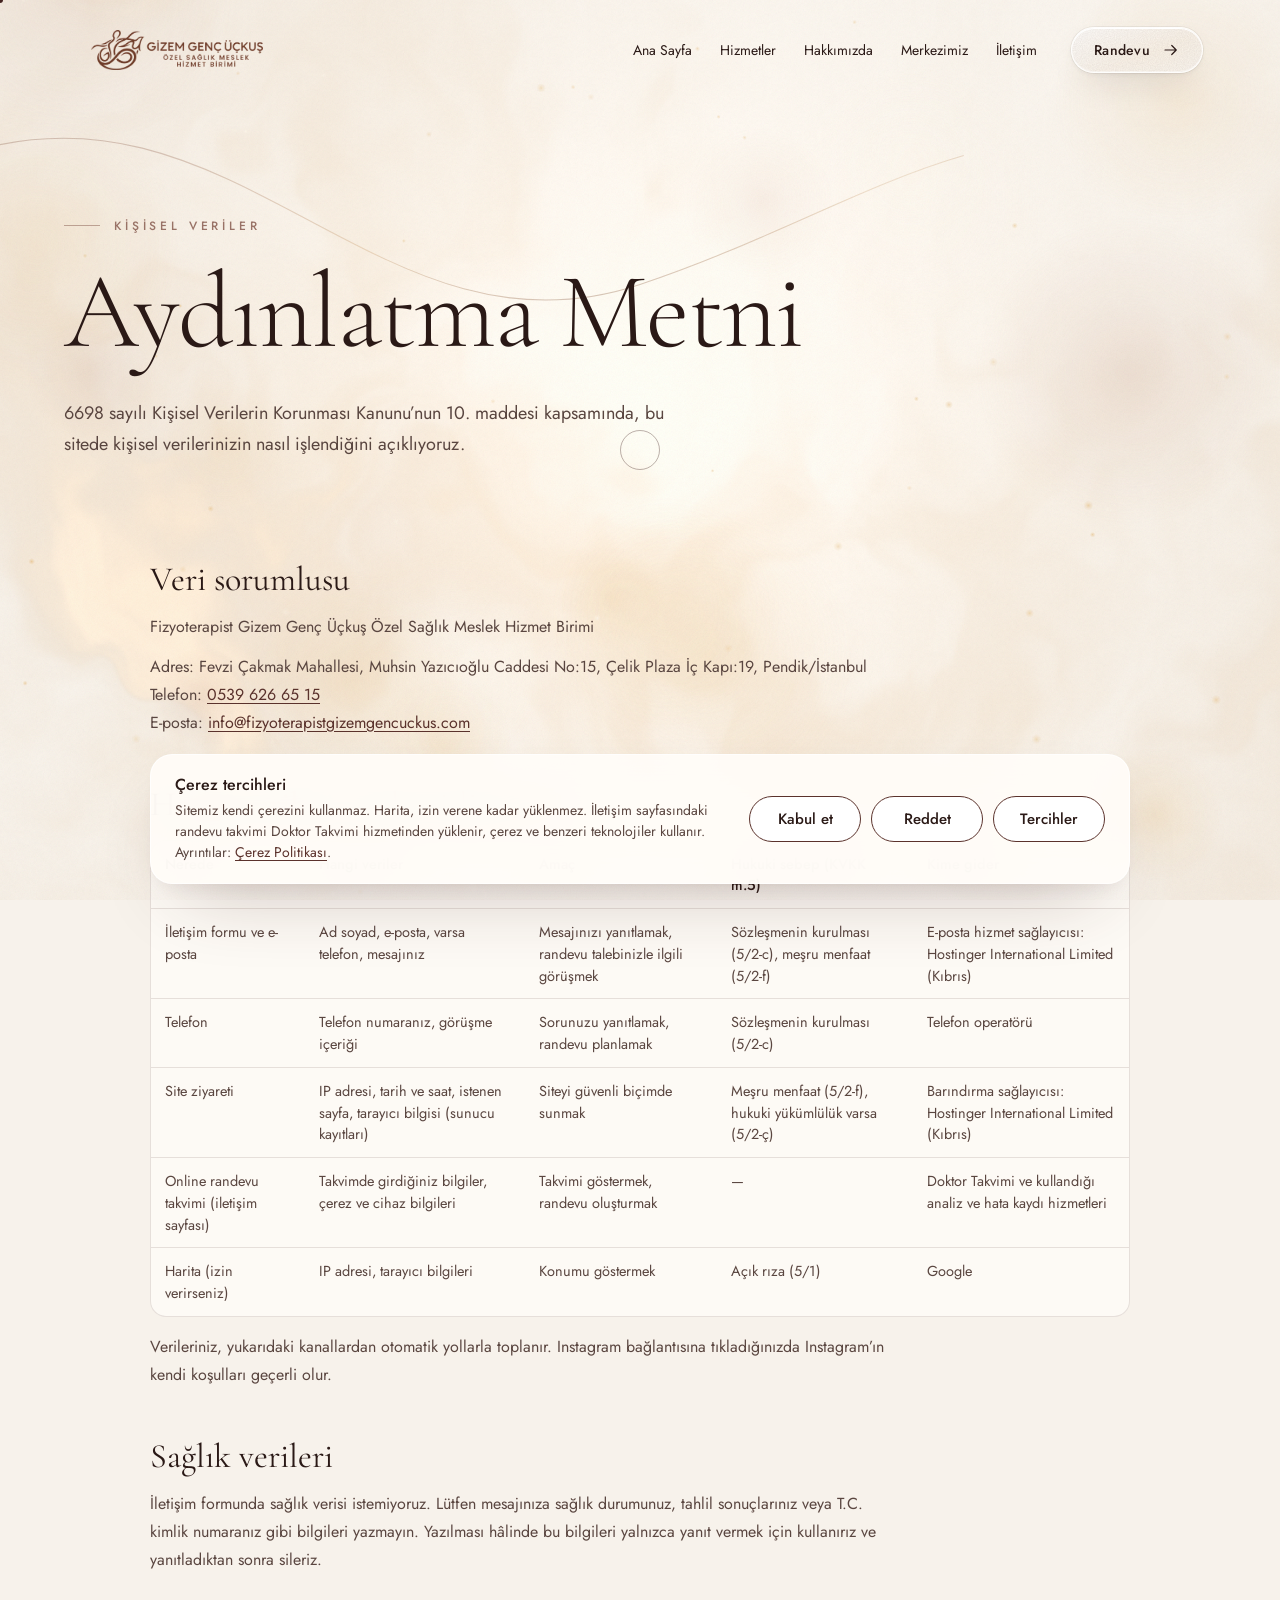
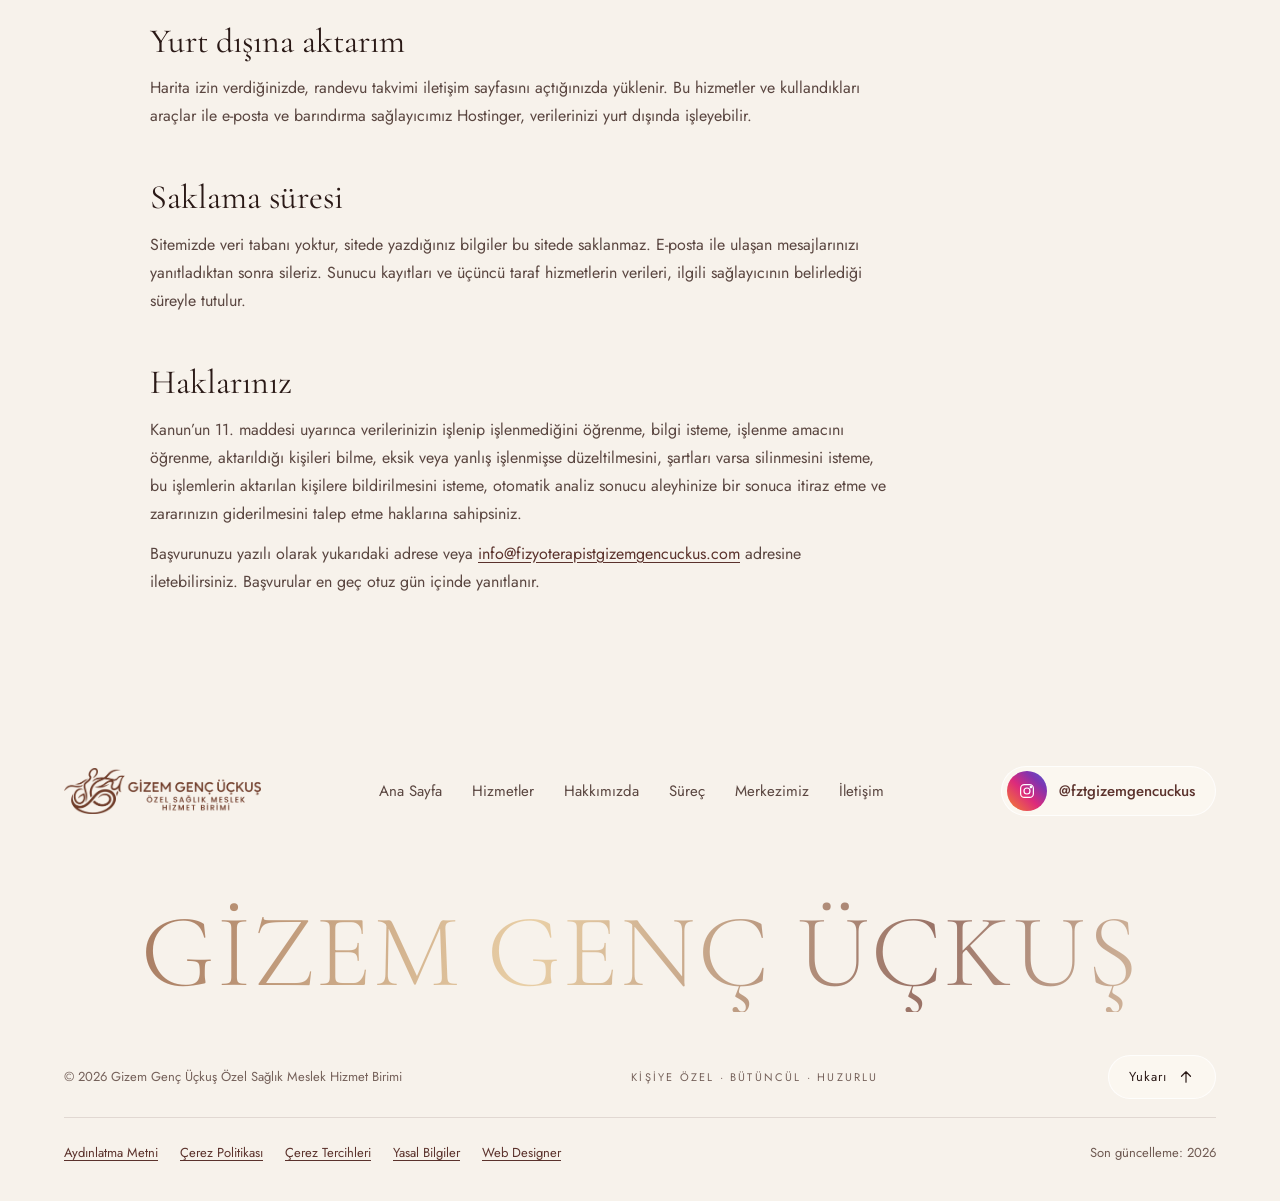
==== commit 436e2da7: "Paylaşım görselini logolu hâle getir WhatsApp ve sosyal medya önizlemesinde tabela fotoğrafı yerine " ====
--- a/aydinlatma-metni.html
+++ b/aydinlatma-metni.html
@@ -26,10 +26,10 @@
   <meta property="og:title" content="Aydınlatma Metni | Fizyoterapist Gizem Genç Üçkuş">
   <meta property="og:description" content="Fizyoterapist Gizem Genç Üçkuş Özel Sağlık Meslek Hizmet Birimi internet sitesinde kişisel verilerin işlenmesine ilişkin aydınlatma metni.">
   <meta property="og:url" content="https://fizyoterapistgizemgencuckus.com/aydinlatma-metni.html">
-  <meta property="og:image" content="https://fizyoterapistgizemgencuckus.com/assets/img/paylasim.jpg">
+  <meta property="og:image" content="https://fizyoterapistgizemgencuckus.com/assets/img/paylasim-logo.jpg">
   <meta property="og:image:width" content="1200">
   <meta property="og:image:height" content="630">
-  <meta property="og:image:alt" content="Fizyoterapist Gizem Genç Üçkuş tabelası">
+  <meta property="og:image:alt" content="Fizyoterapist Gizem Genç Üçkuş logosu">
   <meta name="twitter:card" content="summary_large_image">
   <script type="application/ld+json">{"@context":"https://schema.org","@graph":[{"@type":"BreadcrumbList","itemListElement":[{"@type":"ListItem","position":1,"name":"Ana Sayfa","item":"https://fizyoterapistgizemgencuckus.com/"},{"@type":"ListItem","position":2,"name":"Aydınlatma Metni","item":"https://fizyoterapistgizemgencuckus.com/aydinlatma-metni.html"}]}]}</script>
 </head>
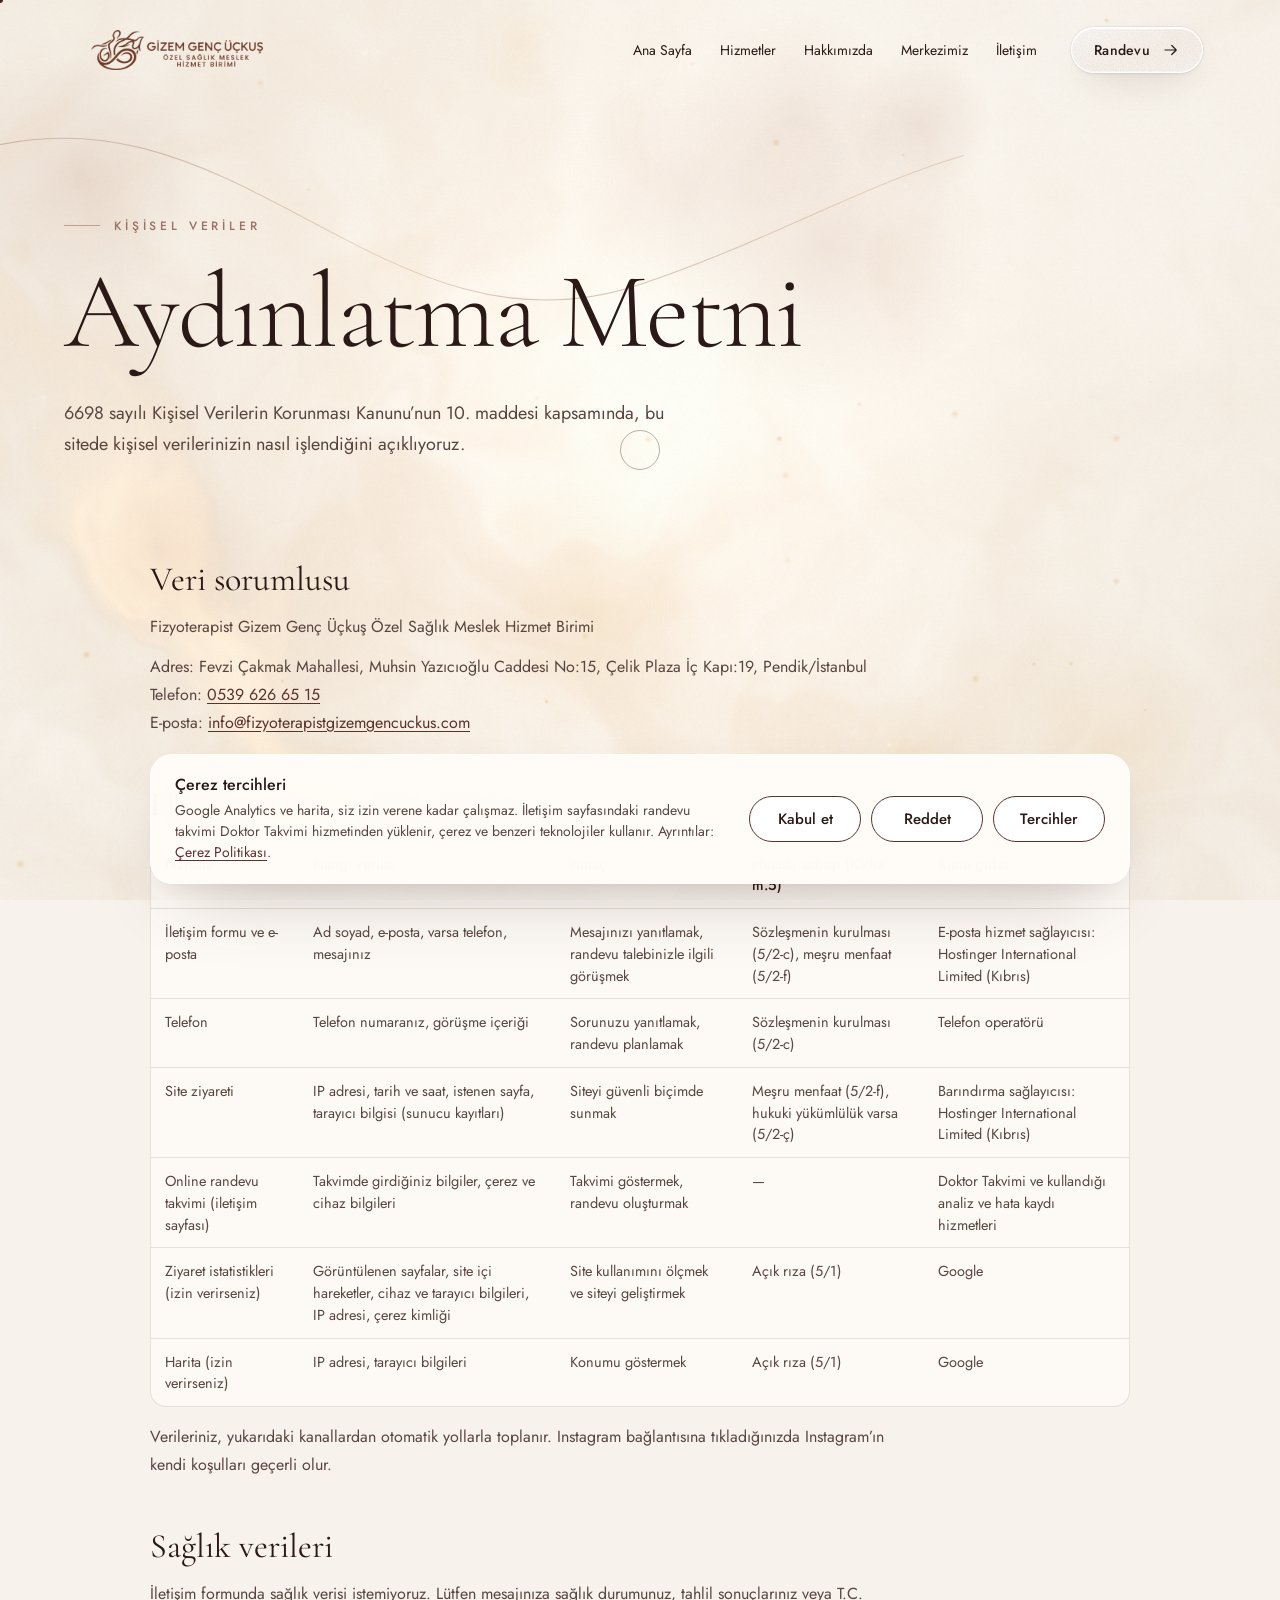
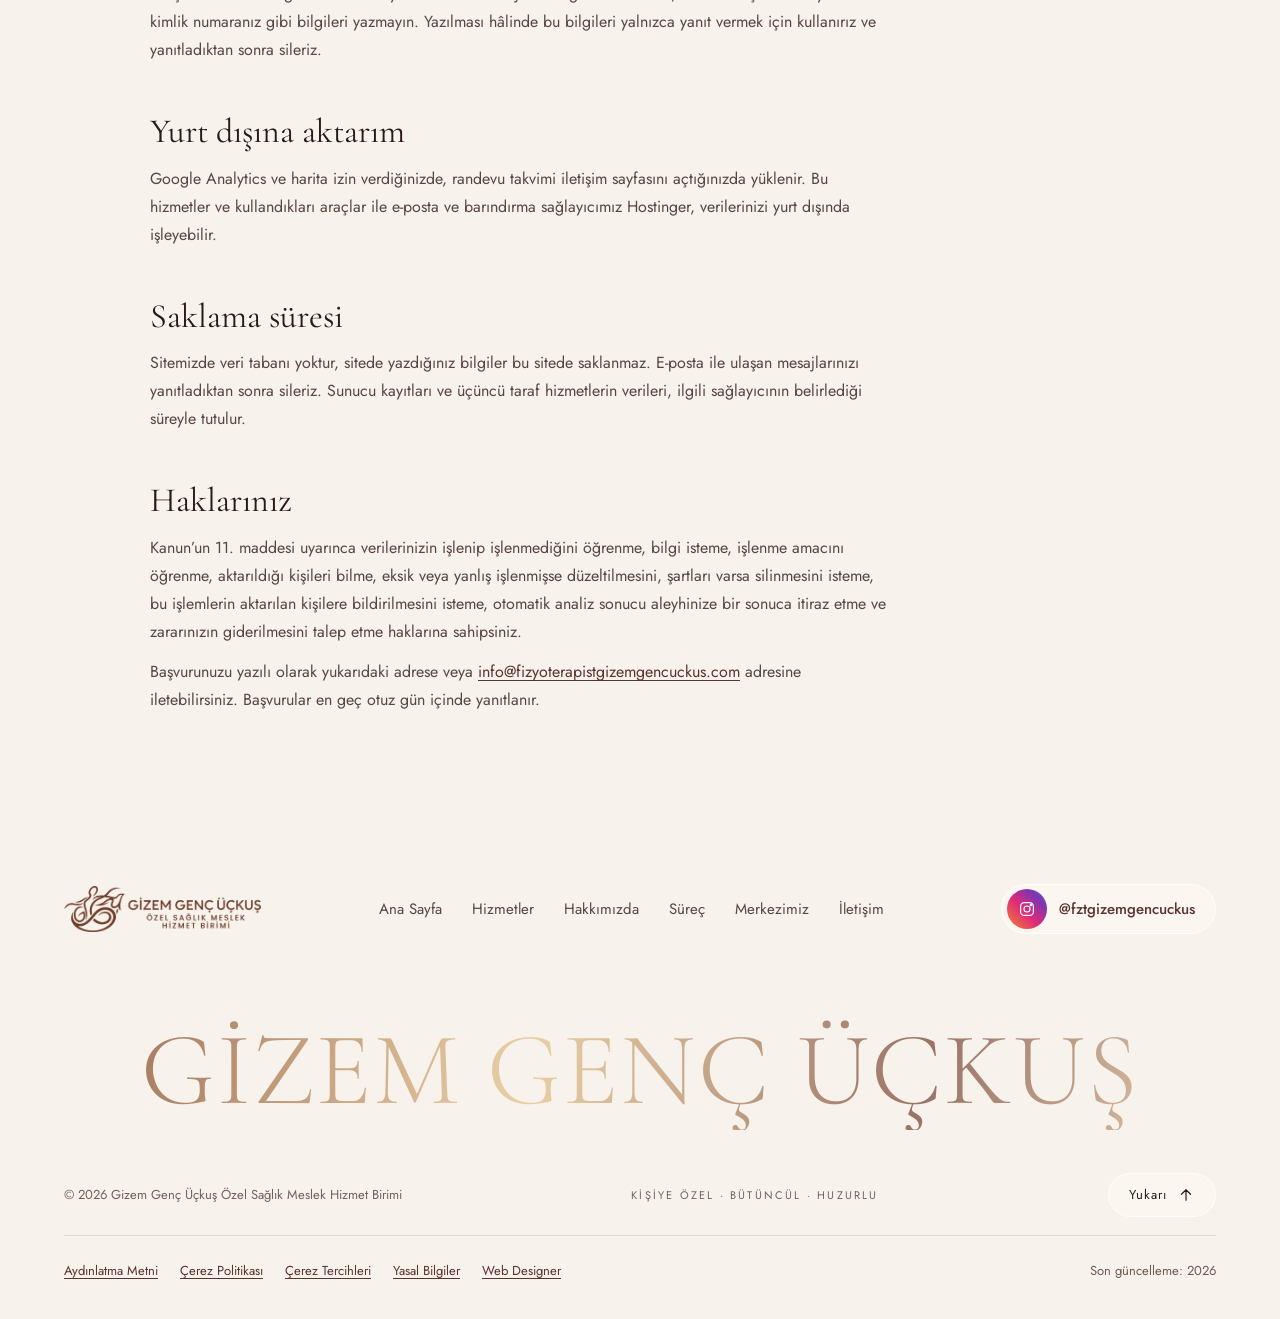
==== commit b795cfbc: "Google Analytics'i izne bağlı olarak ekle Analytics yalnızca ziyaretçi izin verince yüklenir, izin g" ====
--- a/aydinlatma-metni.html
+++ b/aydinlatma-metni.html
@@ -18,7 +18,7 @@
   <link rel="stylesheet" href="css/yeni.css?v=71f97c41a3">
   <link rel="stylesheet" href="css/hizmetler.css?v=26263f8f8d">
   <link rel="stylesheet" href="css/yasal.css?v=07999c32eb">
-  <script>(function(d){d.classList.replace('no-js','js');try{var t=JSON.parse(localStorage.getItem('gg-tercih'));if(t&&t.s===1&&(Date.now()-new Date(t.t))/864e5<=180)d.classList.add('trc-var')}catch(e){}})(document.documentElement)</script>
+  <script>(function(d){d.classList.replace('no-js','js');try{var t=JSON.parse(localStorage.getItem('gg-tercih'));if(t&&t.s===2&&(Date.now()-new Date(t.t))/864e5<=180)d.classList.add('trc-var')}catch(e){}})(document.documentElement)</script>
   <link rel="canonical" href="https://fizyoterapistgizemgencuckus.com/aydinlatma-metni.html">
   <meta property="og:type" content="website">
   <meta property="og:locale" content="tr_TR">
@@ -32,13 +32,14 @@
   <meta property="og:image:alt" content="Fizyoterapist Gizem Genç Üçkuş logosu">
   <meta name="twitter:card" content="summary_large_image">
   <script type="application/ld+json">{"@context":"https://schema.org","@graph":[{"@type":"BreadcrumbList","itemListElement":[{"@type":"ListItem","position":1,"name":"Ana Sayfa","item":"https://fizyoterapistgizemgencuckus.com/"},{"@type":"ListItem","position":2,"name":"Aydınlatma Metni","item":"https://fizyoterapistgizemgencuckus.com/aydinlatma-metni.html"}]}]}</script>
+  <meta name="gg-olcum" content="G-Q2FYMWF146">
 </head>
 <body>
   <a class="atla" href="#icerik">İçeriğe atla</a>
   <section class="trc glass" aria-label="Çerez tercihleri" data-lenis-prevent>
     <div class="trc__metin">
       <h2>Çerez tercihleri</h2>
-      <p>Sitemiz kendi çerezini kullanmaz. Harita, izin verene kadar yüklenmez. İletişim sayfasındaki randevu takvimi Doktor Takvimi hizmetinden yüklenir, çerez ve benzeri teknolojiler kullanır. Ayrıntılar: <a href="cerez-politikasi.html">Çerez Politikası</a>.</p>
+      <p>Google Analytics ve harita, siz izin verene kadar çalışmaz. İletişim sayfasındaki randevu takvimi Doktor Takvimi hizmetinden yüklenir, çerez ve benzeri teknolojiler kullanır. Ayrıntılar: <a href="cerez-politikasi.html">Çerez Politikası</a>.</p>
     </div>
     <div class="trc__dugmeler">
       <button type="button" data-trc="kabul">Kabul et</button>
@@ -132,6 +133,7 @@
             <tr><td>Telefon</td><td>Telefon numaranız, görüşme içeriği</td><td>Sorunuzu yanıtlamak, randevu planlamak</td><td>Sözleşmenin kurulması (5/2-c)</td><td>Telefon operatörü</td></tr>
             <tr><td>Site ziyareti</td><td>IP adresi, tarih ve saat, istenen sayfa, tarayıcı bilgisi (sunucu kayıtları)</td><td>Siteyi güvenli biçimde sunmak</td><td>Meşru menfaat (5/2-f), hukuki yükümlülük varsa (5/2-ç)</td><td>Barındırma sağlayıcısı: Hostinger International Limited (Kıbrıs)</td></tr>
             <tr><td>Online randevu takvimi (iletişim sayfası)</td><td>Takvimde girdiğiniz bilgiler, çerez ve cihaz bilgileri</td><td>Takvimi göstermek, randevu oluşturmak</td><td>—</td><td>Doktor Takvimi ve kullandığı analiz ve hata kaydı hizmetleri</td></tr>
+            <tr><td>Ziyaret istatistikleri (izin verirseniz)</td><td>Görüntülenen sayfalar, site içi hareketler, cihaz ve tarayıcı bilgileri, IP adresi, çerez kimliği</td><td>Site kullanımını ölçmek ve siteyi geliştirmek</td><td>Açık rıza (5/1)</td><td>Google</td></tr>
             <tr><td>Harita (izin verirseniz)</td><td>IP adresi, tarayıcı bilgileri</td><td>Konumu göstermek</td><td>Açık rıza (5/1)</td><td>Google</td></tr>
           </tbody>
         </table></div>
@@ -141,7 +143,7 @@
         <p>İletişim formunda sağlık verisi istemiyoruz. Lütfen mesajınıza sağlık durumunuz, tahlil sonuçlarınız veya T.C. kimlik numaranız gibi bilgileri yazmayın. Yazılması hâlinde bu bilgileri yalnızca yanıt vermek için kullanırız ve yanıtladıktan sonra sileriz.</p>
 
         <h2>Yurt dışına aktarım</h2>
-        <p>Harita izin verdiğinizde, randevu takvimi iletişim sayfasını açtığınızda yüklenir. Bu hizmetler ve kullandıkları araçlar ile e-posta ve barındırma sağlayıcımız Hostinger, verilerinizi yurt dışında işleyebilir.</p>
+        <p>Google Analytics ve harita izin verdiğinizde, randevu takvimi iletişim sayfasını açtığınızda yüklenir. Bu hizmetler ve kullandıkları araçlar ile e-posta ve barındırma sağlayıcımız Hostinger, verilerinizi yurt dışında işleyebilir.</p>
 
         <h2>Saklama süresi</h2>
         <p>Sitemizde veri tabanı yoktur, sitede yazdığınız bilgiler bu sitede saklanmaz. E-posta ile ulaşan mesajlarınızı yanıtladıktan sonra sileriz. Sunucu kayıtları ve üçüncü taraf hizmetlerin verileri, ilgili sağlayıcının belirlediği süreyle tutulur.</p>
@@ -194,7 +196,7 @@
   <script src="js/vendor/gsap.min.js?v=28033e449a" defer></script>
   <script src="js/vendor/ScrollTrigger.min.js?v=ad33c2df9a" defer></script>
   <script src="js/vendor/lenis.min.js?v=b2958f142f" defer></script>
-  <script src="js/tercih.js?v=8ffc1caad2" defer></script>
+  <script src="js/tercih.js?v=150ca256d4" defer></script>
   <script src="js/yeni.js?v=64812c6f7a" defer></script>
 </body>
 </html>
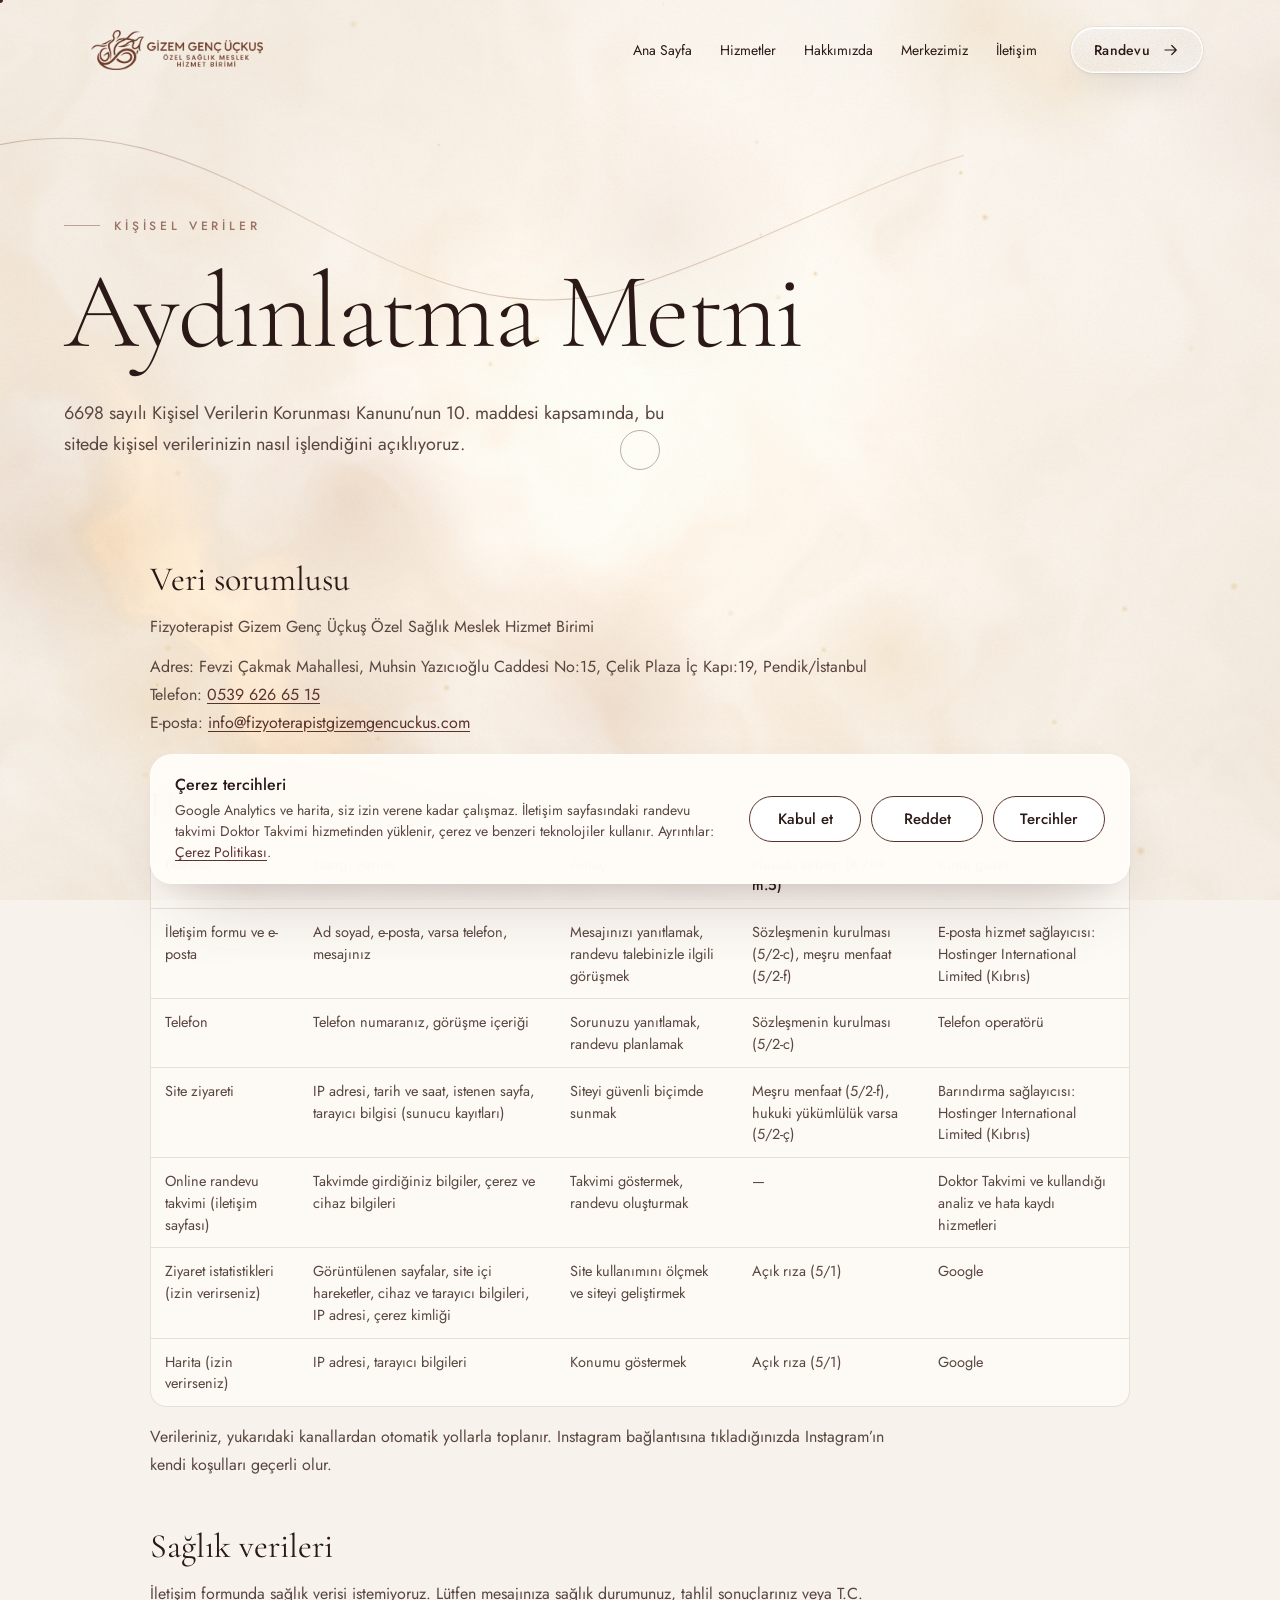
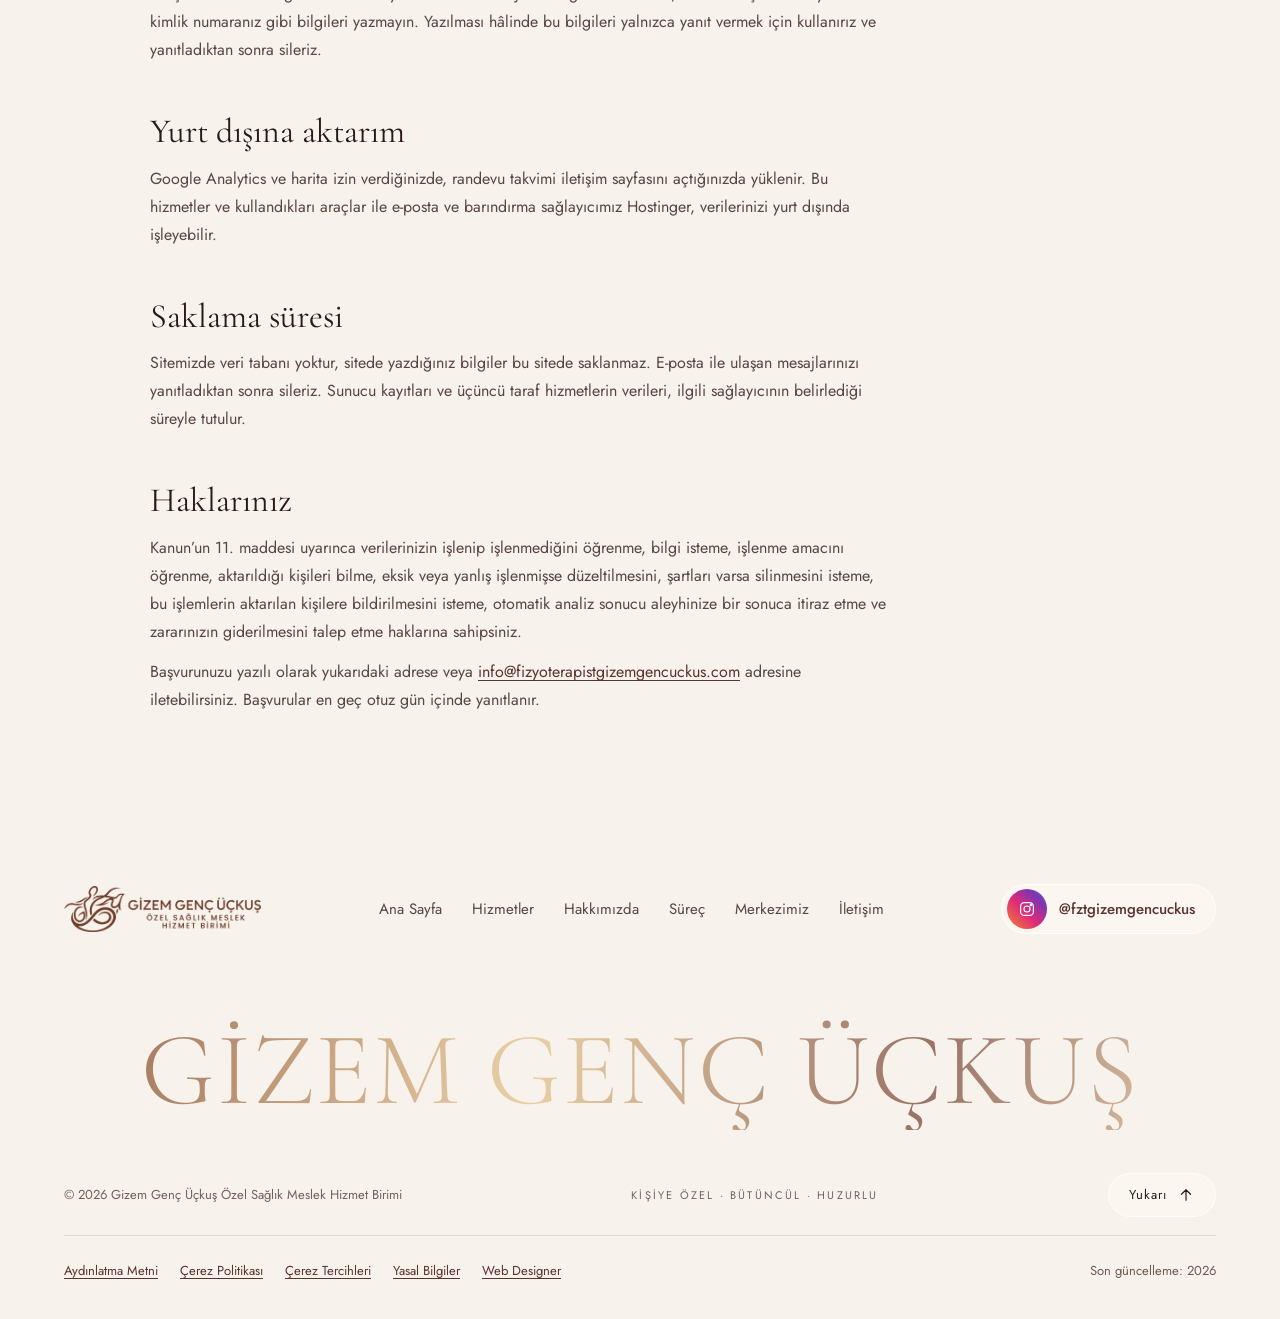
==== commit 4cf60f8a: "Analytics'te reklam kullanımını kapat ve ölçüm adresine izin ver Reklam amaçlı depolama ve kişiselle" ====
--- a/aydinlatma-metni.html
+++ b/aydinlatma-metni.html
@@ -196,7 +196,7 @@
   <script src="js/vendor/gsap.min.js?v=28033e449a" defer></script>
   <script src="js/vendor/ScrollTrigger.min.js?v=ad33c2df9a" defer></script>
   <script src="js/vendor/lenis.min.js?v=b2958f142f" defer></script>
-  <script src="js/tercih.js?v=150ca256d4" defer></script>
+  <script src="js/tercih.js?v=1fe6b2a5fa" defer></script>
   <script src="js/yeni.js?v=64812c6f7a" defer></script>
 </body>
 </html>
